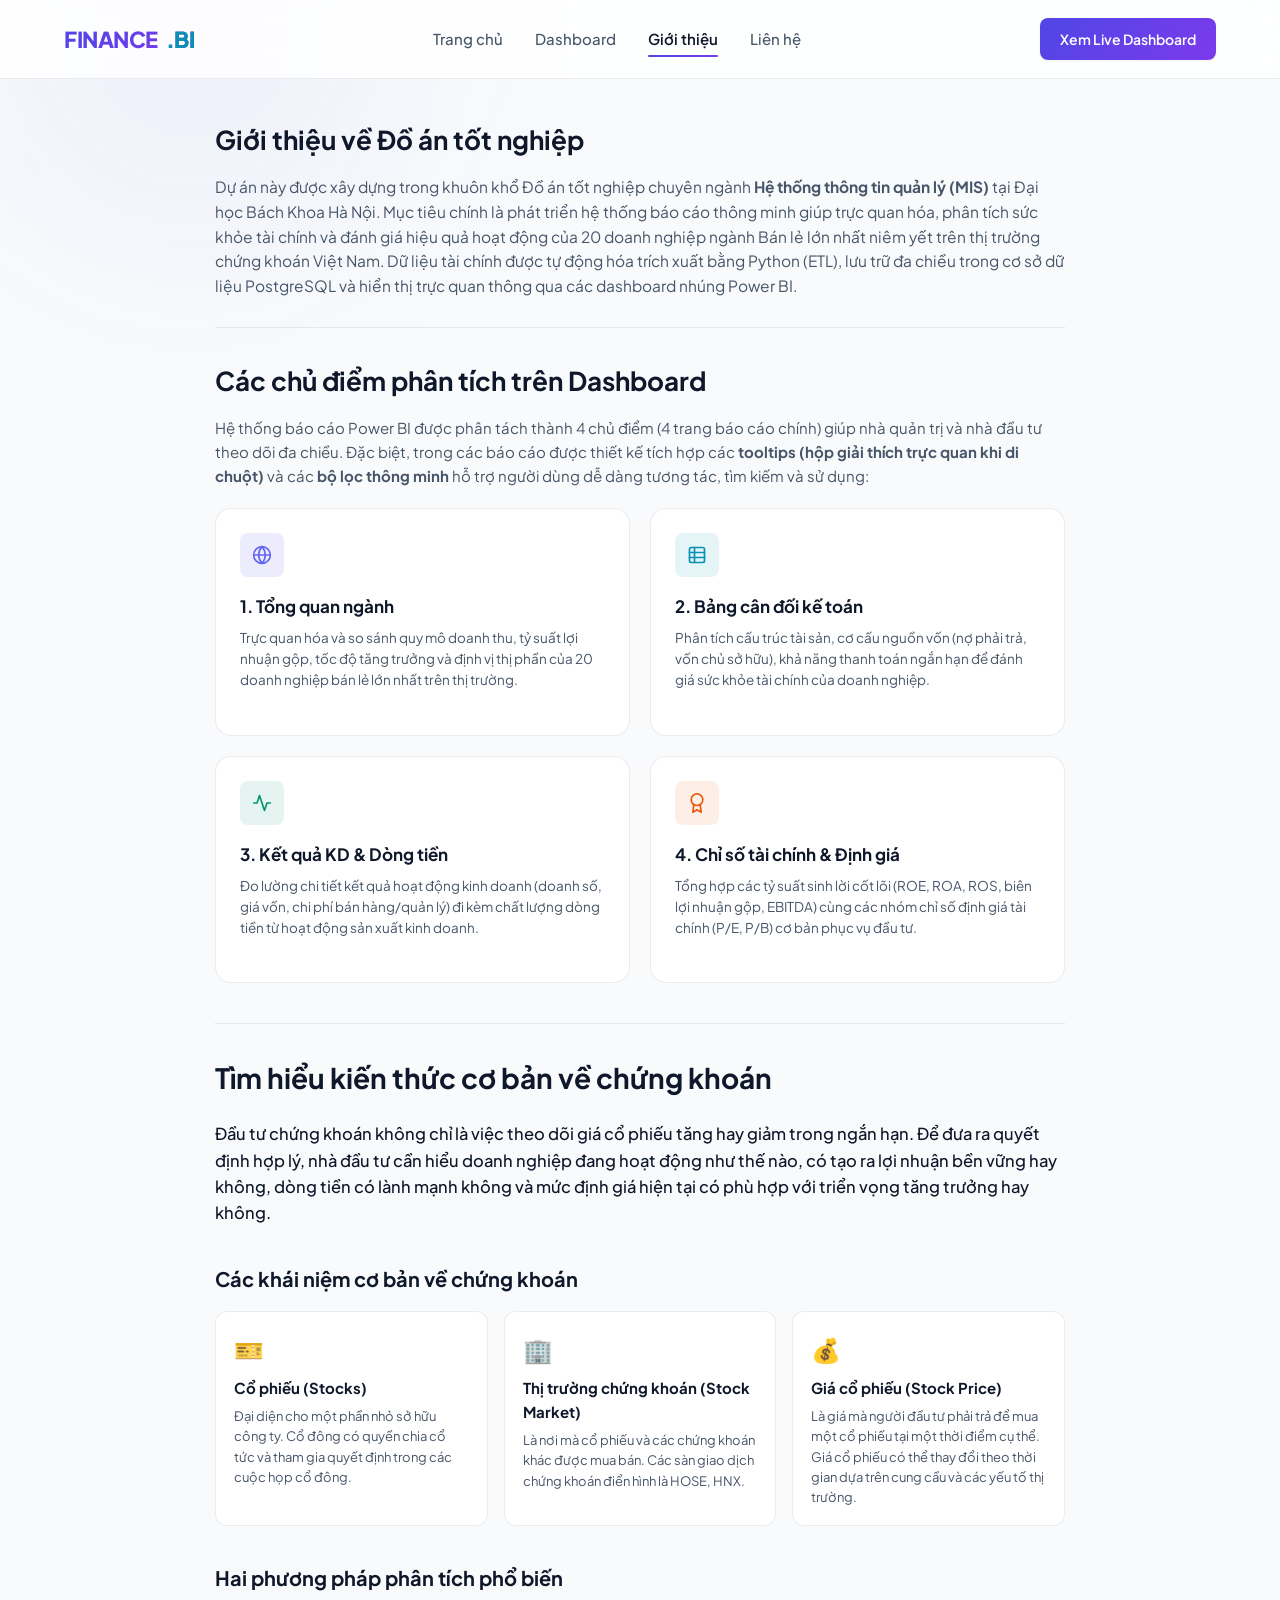
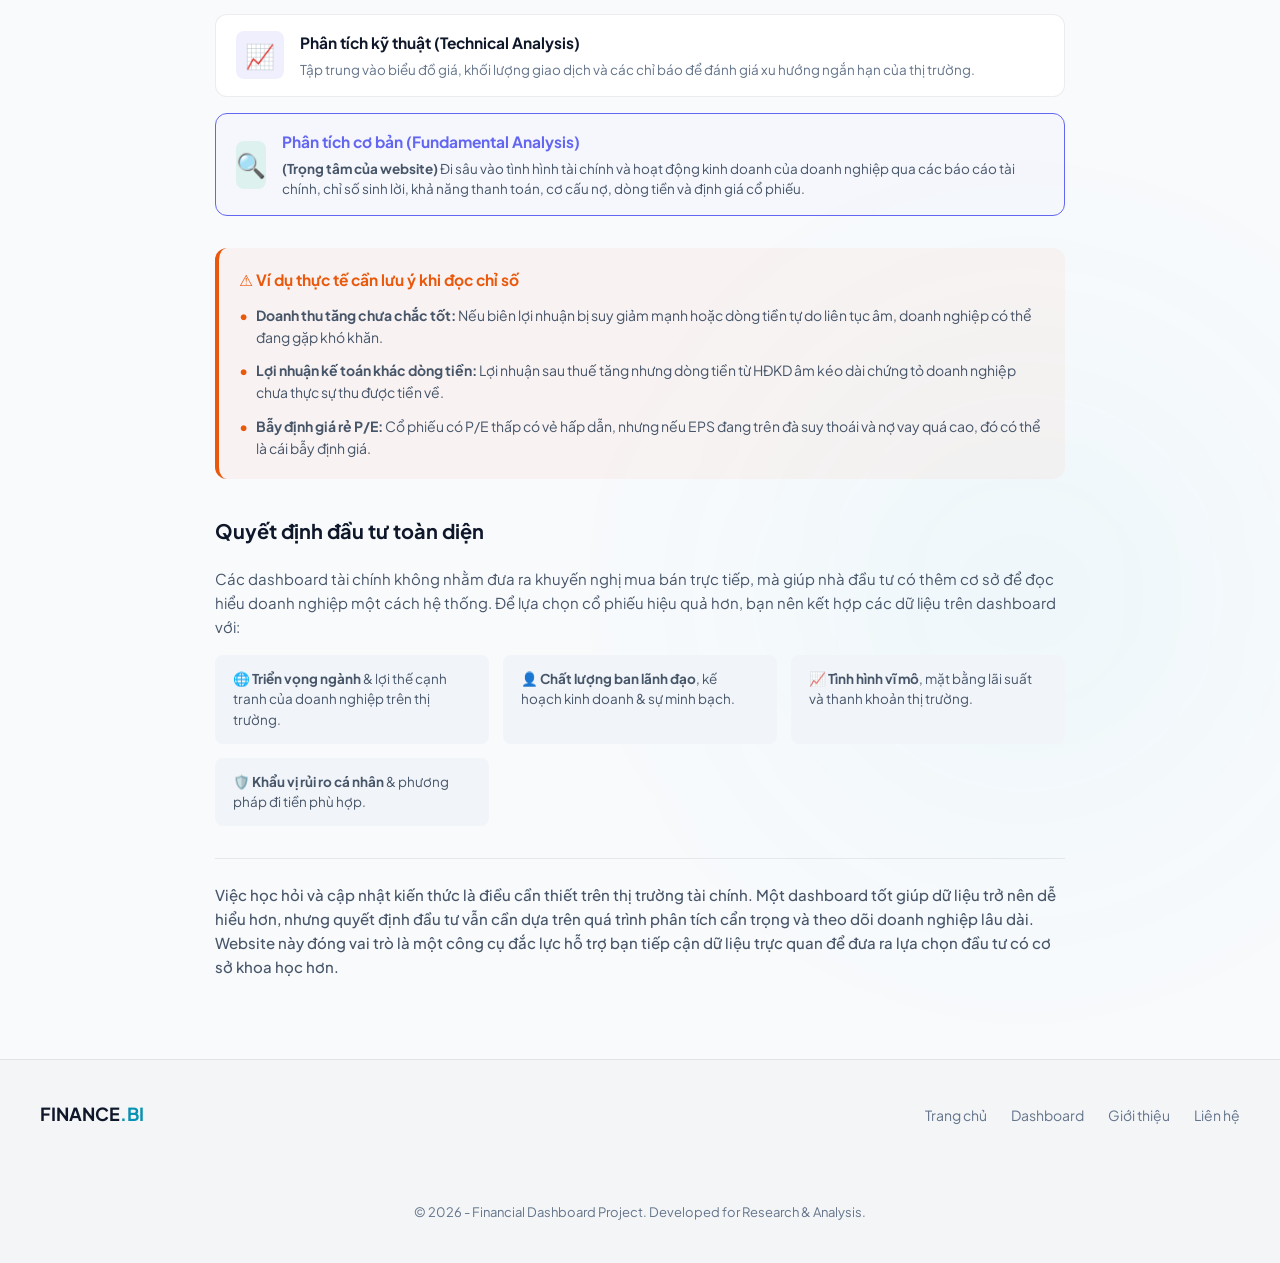
==== about.html @ 3a7b28c4 "Remove features section from homepage and reorder sections in About page" ====
<!DOCTYPE html>
<html lang="vi">
<head>
    <meta charset="UTF-8">
    <meta name="viewport" content="width=device-width, initial-scale=1.0">
    <title>Giới thiệu dự án | FINANCE.BI</title>
    <link rel="stylesheet" href="style.css?v=2">
</head>
<body>

<!-- Background Aesthetic Blobs -->
<div class="bg-glow-1"></div>
<div class="bg-glow-2"></div>

<!-- HEADER & NAVBAR -->
<header>
    <div class="navbar">
        <a href="index.html" class="nav-logo">FINANCE<span>.BI</span></a>
        <div class="nav-links">
            <a href="index.html">Trang chủ</a>
            <a href="dashboard.html">Dashboard</a>
            <a href="about.html" class="active">Giới thiệu</a>
            <a href="contact.html">Liên hệ</a>
        </div>
        <a href="dashboard.html" class="nav-btn">Xem Live Dashboard</a>
    </div>
</header>

<!-- MAIN CONTENT CONTAINER -->
    <div class="about-content" style="max-width: 850px; margin: 40px auto 0;">
        <!-- Graduation Project Intro Section -->
        <div style="border-bottom: 1px solid var(--border); padding-bottom: 28px; margin-bottom: 32px;">
            <h2 style="font-size: 26px; font-weight: 700; margin-bottom: 14px; color: var(--text-primary);">Giới thiệu về Đồ án tốt nghiệp</h2>
            <p style="font-size: 15.5px; color: var(--text-secondary); line-height: 1.6; margin-bottom: 0;">
                Dự án này được xây dựng trong khuôn khổ Đồ án tốt nghiệp chuyên ngành <strong>Hệ thống thông tin quản lý (MIS)</strong> tại Đại học Bách Khoa Hà Nội. Mục tiêu chính là phát triển hệ thống báo cáo thông minh giúp trực quan hóa, phân tích sức khỏe tài chính và đánh giá hiệu quả hoạt động của 20 doanh nghiệp ngành Bán lẻ lớn nhất niêm yết trên thị trường chứng khoán Việt Nam. Dữ liệu tài chính được tự động hóa trích xuất bằng Python (ETL), lưu trữ đa chiều trong cơ sở dữ liệu PostgreSQL và hiển thị trực quan thông qua các dashboard nhúng Power BI.
            </p>
        </div>

        <!-- Các chủ điểm phân tích Section (Dashboard Core Pages) -->
        <div style="border-bottom: 1px solid var(--border); padding-bottom: 28px; margin-bottom: 32px;">
            <h2 style="font-size: 26px; font-weight: 700; margin-bottom: 14px; color: var(--text-primary);">Các chủ điểm phân tích trên Dashboard</h2>
            <p style="font-size: 15px; color: var(--text-secondary); margin-bottom: 20px; line-height: 1.6;">
                Hệ thống báo cáo Power BI được phân tách thành 4 chủ điểm (4 trang báo cáo chính) giúp nhà quản trị và nhà đầu tư theo dõi đa chiều. Đặc biệt, trong các báo cáo được thiết kế tích hợp các <strong>tooltips (hộp giải thích trực quan khi di chuột)</strong> và các <strong>bộ lọc thông minh</strong> hỗ trợ người dùng dễ dàng tương tác, tìm kiếm và sử dụng:
            </p>

            <div class="grid" style="display: grid; grid-template-columns: repeat(auto-fit, minmax(380px, 1fr)); gap: 20px; margin-bottom: 12px;">
                <!-- Page 1 -->
                <div class="card" style="background: var(--bg-surface); border: 1px solid var(--border); padding: 24px; border-radius: var(--radius-lg); position: relative; overflow: hidden; transition: var(--transition);">
                    <div class="card-icon" style="color: var(--primary-light); background: rgba(79, 70, 229, 0.1); width: 44px; height: 44px; border-radius: var(--radius-sm); display: flex; align-items: center; justify-content: center; font-size: 20px; margin-bottom: 16px;">
                        <svg xmlns="http://www.w3.org/2000/svg" width="20" height="20" viewBox="0 0 24 24" fill="none" stroke="currentColor" stroke-width="2" stroke-linecap="round" stroke-linejoin="round"><circle cx="12" cy="12" r="10"></circle><line x1="2" y1="12" x2="22" y2="12"></line><path d="M12 2a15.3 15.3 0 0 1 4 10 15.3 15.3 0 0 1-4 10 15.3 15.3 0 0 1-4-10 15.3 15.3 0 0 1 4-10z"></path></svg>
                    </div>
                    <h3 style="font-size: 17px; font-weight: 700; margin-bottom: 8px; color: var(--text-primary);">1. Tổng quan ngành</h3>
                    <p style="font-size: 13.5px; color: var(--text-secondary); line-height: 1.55;">Trực quan hóa và so sánh quy mô doanh thu, tỷ suất lợi nhuận gộp, tốc độ tăng trưởng và định vị thị phần của 20 doanh nghiệp bán lẻ lớn nhất trên thị trường.</p>
                </div>

                <!-- Page 2 -->
                <div class="card" style="background: var(--bg-surface); border: 1px solid var(--border); padding: 24px; border-radius: var(--radius-lg); position: relative; overflow: hidden; transition: var(--transition);">
                    <div class="card-icon" style="color: var(--secondary); background: rgba(8, 145, 178, 0.1); width: 44px; height: 44px; border-radius: var(--radius-sm); display: flex; align-items: center; justify-content: center; font-size: 20px; margin-bottom: 16px;">
                        <svg xmlns="http://www.w3.org/2000/svg" width="20" height="20" viewBox="0 0 24 24" fill="none" stroke="currentColor" stroke-width="2" stroke-linecap="round" stroke-linejoin="round"><rect x="3" y="3" width="18" height="18" rx="2" ry="2"></rect><line x1="9" y1="3" x2="9" y2="21"></line><line x1="3" y1="9" x2="21" y2="9"></line><line x1="3" y1="15" x2="21" y2="15"></line></svg>
                    </div>
                    <h3 style="font-size: 17px; font-weight: 700; margin-bottom: 8px; color: var(--text-primary);">2. Bảng cân đối kế toán</h3>
                    <p style="font-size: 13.5px; color: var(--text-secondary); line-height: 1.55;">Phân tích cấu trúc tài sản, cơ cấu nguồn vốn (nợ phải trả, vốn chủ sở hữu), khả năng thanh toán ngắn hạn để đánh giá sức khỏe tài chính của doanh nghiệp.</p>
                </div>

                <!-- Page 3 -->
                <div class="card" style="background: var(--bg-surface); border: 1px solid var(--border); padding: 24px; border-radius: var(--radius-lg); position: relative; overflow: hidden; transition: var(--transition);">
                    <div class="card-icon" style="color: var(--accent); background: rgba(5, 150, 105, 0.1); width: 44px; height: 44px; border-radius: var(--radius-sm); display: flex; align-items: center; justify-content: center; font-size: 20px; margin-bottom: 16px;">
                        <svg xmlns="http://www.w3.org/2000/svg" width="20" height="20" viewBox="0 0 24 24" fill="none" stroke="currentColor" stroke-width="2" stroke-linecap="round" stroke-linejoin="round"><polyline points="22 12 18 12 15 21 9 3 6 12 2 12"></polyline></svg>
                    </div>
                    <h3 style="font-size: 17px; font-weight: 700; margin-bottom: 8px; color: var(--text-primary);">3. Kết quả KD & Dòng tiền</h3>
                    <p style="font-size: 13.5px; color: var(--text-secondary); line-height: 1.55;">Đo lường chi tiết kết quả hoạt động kinh doanh (doanh số, giá vốn, chi phí bán hàng/quản lý) đi kèm chất lượng dòng tiền từ hoạt động sản xuất kinh doanh.</p>
                </div>

                <!-- Page 4 -->
                <div class="card" style="background: var(--bg-surface); border: 1px solid var(--border); padding: 24px; border-radius: var(--radius-lg); position: relative; overflow: hidden; transition: var(--transition);">
                    <div class="card-icon" style="color: #ea580c; background: rgba(234, 88, 12, 0.1); width: 44px; height: 44px; border-radius: var(--radius-sm); display: flex; align-items: center; justify-content: center; font-size: 20px; margin-bottom: 16px;">
                        <svg xmlns="http://www.w3.org/2000/svg" width="20" height="20" viewBox="0 0 24 24" fill="none" stroke="currentColor" stroke-width="2" stroke-linecap="round" stroke-linejoin="round"><circle cx="12" cy="8" r="7"></circle><polyline points="8.21 13.89 7 23 12 20 17 23 15.79 13.88"></polyline></svg>
                    </div>
                    <h3 style="font-size: 17px; font-weight: 700; margin-bottom: 8px; color: var(--text-primary);">4. Chỉ số tài chính & Định giá</h3>
                    <p style="font-size: 13.5px; color: var(--text-secondary); line-height: 1.55;">Tổng hợp các tỷ suất sinh lời cốt lõi (ROE, ROA, ROS, biên lợi nhuận gộp, EBITDA) cùng các nhóm chỉ số định giá tài chính (P/E, P/B) cơ bản phục vụ đầu tư.</p>
                </div>
            </div>
        </div>

        <!-- Tìm hiểu kiến thức cơ bản về chứng khoán Section -->
        <h2>Tìm hiểu kiến thức cơ bản về chứng khoán</h2>
        
        <p style="font-weight: 500; color: var(--text-primary); font-size: 16.5px; margin-bottom: 20px; line-height: 1.6;">
            Đầu tư chứng khoán không chỉ là việc theo dõi giá cổ phiếu tăng hay giảm trong ngắn hạn. Để đưa ra quyết định hợp lý, nhà đầu tư cần hiểu doanh nghiệp đang hoạt động như thế nào, có tạo ra lợi nhuận bền vững hay không, dòng tiền có lành mạnh không và mức định giá hiện tại có phù hợp với triển vọng tăng trưởng hay không.
        </p>

        <h3 class="tech-stack-title" style="margin-top: 36px; margin-bottom: 16px;">Các khái niệm cơ bản về chứng khoán</h3>
        <div style="display: grid; grid-template-columns: repeat(auto-fit, minmax(220px, 1fr)); gap: 16px; margin-bottom: 32px;">
            <div style="background: var(--bg-surface); border: 1px solid var(--border); padding: 18px; border-radius: var(--radius-md); transition: var(--transition);">
                <span style="font-size: 24px; margin-bottom: 8px; display: block;">🎫</span>
                <strong style="display: block; font-size: 15px; margin-bottom: 6px; color: var(--text-primary);">Cổ phiếu (Stocks)</strong>
                <span style="font-size: 13px; color: var(--text-secondary); line-height: 1.55; display: block;">Đại diện cho một phần nhỏ sở hữu công ty. Cổ đông có quyền chia cổ tức và tham gia quyết định trong các cuộc họp cổ đông.</span>
            </div>
            <div style="background: var(--bg-surface); border: 1px solid var(--border); padding: 18px; border-radius: var(--radius-md); transition: var(--transition);">
                <span style="font-size: 24px; margin-bottom: 8px; display: block;">🏢</span>
                <strong style="display: block; font-size: 15px; margin-bottom: 6px; color: var(--text-primary);">Thị trường chứng khoán (Stock Market)</strong>
                <span style="font-size: 13px; color: var(--text-secondary); line-height: 1.55; display: block;">Là nơi mà cổ phiếu và các chứng khoán khác được mua bán. Các sàn giao dịch chứng khoán điển hình là HOSE, HNX.</span>
            </div>
            <div style="background: var(--bg-surface); border: 1px solid var(--border); padding: 18px; border-radius: var(--radius-md); transition: var(--transition);">
                <span style="font-size: 24px; margin-bottom: 8px; display: block;">💰</span>
                <strong style="display: block; font-size: 15px; margin-bottom: 6px; color: var(--text-primary);">Giá cổ phiếu (Stock Price)</strong>
                <span style="font-size: 13px; color: var(--text-secondary); line-height: 1.55; display: block;">Là giá mà người đầu tư phải trả để mua một cổ phiếu tại một thời điểm cụ thể. Giá cổ phiếu có thể thay đổi theo thời gian dựa trên cung cầu và các yếu tố thị trường.</span>
            </div>
        </div>

        <h3 class="tech-stack-title">Hai phương pháp phân tích phổ biến</h3>
        <div class="tech-list" style="margin-bottom: 32px;">
            <div class="tech-item">
                <div class="tech-icon" style="color: #6366f1; background: rgba(99, 102, 241, 0.1);">📈</div>
                <div class="tech-info">
                    <h4 style="font-size: 15.5px; color: var(--text-primary); font-weight: 700; margin-bottom: 4px;">Phân tích kỹ thuật (Technical Analysis)</h4>
                    <p style="font-size: 13.5px; color: var(--text-muted); line-height: 1.5;">Tập trung vào biểu đồ giá, khối lượng giao dịch và các chỉ báo để đánh giá xu hướng ngắn hạn của thị trường.</p>
                </div>
            </div>

            <div class="tech-item" style="border-color: var(--primary-light); background: rgba(99, 102, 241, 0.02);">
                <div class="tech-icon" style="color: #10b981; background: rgba(16, 185, 129, 0.1);">🔍</div>
                <div class="tech-info">
                    <h4 style="font-size: 15.5px; color: var(--primary-light); font-weight: 700; margin-bottom: 4px;">Phân tích cơ bản (Fundamental Analysis)</h4>
                    <p style="font-size: 13.5px; color: var(--text-secondary); line-height: 1.5;"><strong>(Trọng tâm của website)</strong> Đi sâu vào tình hình tài chính và hoạt động kinh doanh của doanh nghiệp qua các báo cáo tài chính, chỉ số sinh lời, khả năng thanh toán, cơ cấu nợ, dòng tiền và định giá cổ phiếu.</p>
                </div>
            </div>
        </div>


        <div style="background: rgba(234, 88, 12, 0.04); border-left: 4px solid #ea580c; padding: 20px; border-radius: var(--radius-md); margin: 32px 0;">
            <h4 style="color: #ea580c; display: flex; align-items: center; gap: 8px; font-weight: 700; margin-bottom: 12px; font-size: 15.5px; margin-top: 0;">
                ⚠️ Ví dụ thực tế cần lưu ý khi đọc chỉ số
            </h4>
            <ul style="list-style-type: none; padding-left: 0; display: flex; flex-direction: column; gap: 12px; font-size: 14px; margin: 0; color: var(--text-secondary); line-height: 1.55;">
                <li style="display: flex; gap: 8px; align-items: flex-start;">
                    <span style="color: #ea580c; font-weight: bold;">•</span>
                    <span><strong>Doanh thu tăng chưa chắc tốt:</strong> Nếu biên lợi nhuận bị suy giảm mạnh hoặc dòng tiền tự do liên tục âm, doanh nghiệp có thể đang gặp khó khăn.</span>
                </li>
                <li style="display: flex; gap: 8px; align-items: flex-start;">
                    <span style="color: #ea580c; font-weight: bold;">•</span>
                    <span><strong>Lợi nhuận kế toán khác dòng tiền:</strong> Lợi nhuận sau thuế tăng nhưng dòng tiền từ HĐKD âm kéo dài chứng tỏ doanh nghiệp chưa thực sự thu được tiền về.</span>
                </li>
                <li style="display: flex; gap: 8px; align-items: flex-start;">
                    <span style="color: #ea580c; font-weight: bold;">•</span>
                    <span><strong>Bẫy định giá rẻ P/E:</strong> Cổ phiếu có P/E thấp có vẻ hấp dẫn, nhưng nếu EPS đang trên đà suy thoái và nợ vay quá cao, đó có thể là cái bẫy định giá.</span>
                </li>
            </ul>
        </div>

        <h3 class="tech-stack-title" style="margin-top: 36px;">Quyết định đầu tư toàn diện</h3>
        <p style="font-size: 15px; margin-bottom: 16px; line-height: 1.6;">
            Các dashboard tài chính không nhằm đưa ra khuyến nghị mua bán trực tiếp, mà giúp nhà đầu tư có thêm cơ sở để đọc hiểu doanh nghiệp một cách hệ thống. Để lựa chọn cổ phiếu hiệu quả hơn, bạn nên kết hợp các dữ liệu trên dashboard với:
        </p>
        
        <div style="display: grid; grid-template-columns: repeat(auto-fit, minmax(220px, 1fr)); gap: 14px; margin-bottom: 28px;">
            <div style="background: var(--bg-surface-card); padding: 14px 18px; border-radius: var(--radius-sm); font-size: 13.5px; line-height: 1.5; color: var(--text-secondary);">
                🌐 <strong>Triển vọng ngành</strong> & lợi thế cạnh tranh của doanh nghiệp trên thị trường.
            </div>
            <div style="background: var(--bg-surface-card); padding: 14px 18px; border-radius: var(--radius-sm); font-size: 13.5px; line-height: 1.5; color: var(--text-secondary);">
                👤 <strong>Chất lượng ban lãnh đạo</strong>, kế hoạch kinh doanh & sự minh bạch.
            </div>
            <div style="background: var(--bg-surface-card); padding: 14px 18px; border-radius: var(--radius-sm); font-size: 13.5px; line-height: 1.5; color: var(--text-secondary);">
                📈 <strong>Tình hình vĩ mô</strong>, mặt bằng lãi suất và thanh khoản thị trường.
            </div>
            <div style="background: var(--bg-surface-card); padding: 14px 18px; border-radius: var(--radius-sm); font-size: 13.5px; line-height: 1.5; color: var(--text-secondary);">
                🛡️ <strong>Khẩu vị rủi ro cá nhân</strong> & phương pháp đi tiền phù hợp.
            </div>
        </div>
        
        <p style="font-weight: 500; font-size: 15px; color: var(--text-secondary); border-top: 1px solid var(--border); padding-top: 24px; margin-top: 32px; line-height: 1.6;">
            Việc học hỏi và cập nhật kiến thức là điều cần thiết trên thị trường tài chính. Một dashboard tốt giúp dữ liệu trở nên dễ hiểu hơn, nhưng quyết định đầu tư vẫn cần dựa trên quá trình phân tích cẩn trọng và theo dõi doanh nghiệp lâu dài. Website này đóng vai trò là một công cụ đắc lực hỗ trợ bạn tiếp cận dữ liệu trực quan để đưa ra lựa chọn đầu tư có cơ sở khoa học hơn.
        </p>
    </div>
</div>

<!-- FOOTER -->
<footer>
    <div class="footer-content">
        <div class="footer-brand">FINANCE<span>.BI</span></div>
        <div class="footer-nav">
            <a href="index.html">Trang chủ</a>
            <a href="dashboard.html">Dashboard</a>
            <a href="about.html">Giới thiệu</a>
            <a href="contact.html">Liên hệ</a>
        </div>
        <div class="footer-copyright">
            <p>© 2026 - Financial Dashboard Project. Developed for Research & Analysis.</p>
        </div>
    </div>
</footer>

</body>
</html>
---- style.css ----
@import url('https://fonts.googleapis.com/css2?family=Plus+Jakarta+Sans:wght@300;400;500;600;700;800&display=swap');

:root {
    --bg-main: #f8fafc;
    --bg-surface: #ffffff;
    --bg-surface-card: #f1f5f9;
    --bg-surface-hover: #e2e8f0;
    --primary: #4f46e5;
    --primary-light: #6366f1;
    --primary-gradient: linear-gradient(135deg, #4f46e5 0%, #7c3aed 100%);
    --secondary: #0891b2;
    --secondary-gradient: linear-gradient(135deg, #0891b2 0%, #2563eb 100%);
    --accent: #059669;
    --text-primary: #0f172a;
    --text-secondary: #475569;
    --text-muted: #64748b;
    --border: rgba(15, 23, 42, 0.08);
    --border-hover: rgba(15, 23, 42, 0.16);
    --shadow-sm: 0 1px 3px 0 rgba(0, 0, 0, 0.05), 0 1px 2px -1px rgba(0, 0, 0, 0.05);
    --shadow-md: 0 4px 6px -1px rgba(0, 0, 0, 0.05), 0 2px 4px -2px rgba(0, 0, 0, 0.05);
    --shadow-lg: 0 10px 25px -5px rgba(15, 23, 42, 0.08), 0 8px 10px -6px rgba(15, 23, 42, 0.08);
    --shadow-glow: 0 0 20px rgba(79, 70, 229, 0.12);
    --font: 'Plus Jakarta Sans', system-ui, -apple-system, sans-serif;
    --radius-sm: 8px;
    --radius-md: 12px;
    --radius-lg: 16px;
    --radius-xl: 24px;
    --transition: all 0.3s cubic-bezier(0.4, 0, 0.2, 1);
}

/* Global Reset */
* {
    box-sizing: border-box;
    margin: 0;
    padding: 0;
}

body {
    font-family: var(--font);
    background: var(--bg-main);
    color: var(--text-primary);
    line-height: 1.6;
    overflow-x: hidden;
    position: relative;
}

/* Background Blobs for Visual Aesthetics */
.bg-glow-1 {
    position: absolute;
    top: -10%;
    left: -10%;
    width: 50vw;
    height: 50vw;
    background: radial-gradient(circle, rgba(79, 70, 229, 0.07) 0%, rgba(255, 255, 255, 0) 70%);
    filter: blur(80px);
    z-index: -1;
    pointer-events: none;
}

.bg-glow-2 {
    position: absolute;
    bottom: 10%;
    right: -10%;
    width: 60vw;
    height: 60vw;
    background: radial-gradient(circle, rgba(6, 182, 212, 0.05) 0%, rgba(255, 255, 255, 0) 70%);
    filter: blur(100px);
    z-index: -1;
    pointer-events: none;
}

/* Scrollbar Customization */
::-webkit-scrollbar {
    width: 8px;
    height: 8px;
}
::-webkit-scrollbar-track {
    background: var(--bg-main);
}
::-webkit-scrollbar-thumb {
    background: var(--bg-surface-card);
    border-radius: 4px;
}
::-webkit-scrollbar-thumb:hover {
    background: var(--bg-surface-hover);
}

/* Header & Navbar */
header {
    position: sticky;
    top: 0;
    z-index: 100;
    backdrop-filter: blur(16px);
    -webkit-backdrop-filter: blur(16px);
    background: rgba(255, 255, 255, 0.85);
    border-bottom: 1px solid var(--border);
    transition: var(--transition);
}

.navbar {
    max-width: 1200px;
    margin: 0 auto;
    padding: 18px 24px;
    display: flex;
    justify-content: space-between;
    align-items: center;
}

.nav-logo {
    font-size: 22px;
    font-weight: 800;
    background: var(--primary-gradient);
    -webkit-background-clip: text;
    -webkit-text-fill-color: transparent;
    text-decoration: none;
    display: flex;
    align-items: center;
    gap: 8px;
    letter-spacing: -0.5px;
}

.nav-logo span {
    color: var(--secondary);
    -webkit-text-fill-color: initial;
    background: none;
}

.nav-links {
    display: flex;
    gap: 32px;
    align-items: center;
}

.nav-links a {
    color: var(--text-secondary);
    text-decoration: none;
    font-weight: 500;
    font-size: 15px;
    transition: var(--transition);
    position: relative;
    padding: 6px 0;
}

.nav-links a::after {
    content: '';
    position: absolute;
    bottom: 0;
    left: 0;
    width: 0;
    height: 2px;
    background: var(--primary-gradient);
    transition: var(--transition);
    border-radius: 2px;
}

.nav-links a:hover {
    color: var(--text-primary);
}

.nav-links a:hover::after {
    width: 100%;
}

.nav-links a.active {
    color: var(--text-primary);
    font-weight: 600;
}

.nav-links a.active::after {
    width: 100%;
    background: var(--primary-gradient);
}

.nav-btn {
    background: var(--primary-gradient);
    color: white;
    padding: 10px 20px;
    border-radius: var(--radius-sm);
    font-weight: 600;
    text-decoration: none;
    font-size: 14px;
    transition: var(--transition);
    box-shadow: var(--shadow-sm);
    border: none;
    cursor: pointer;
}

.nav-btn:hover {
    box-shadow: var(--shadow-glow);
    transform: translateY(-2px);
    opacity: 0.95;
}

/* Container */
.container {
    max-width: 1200px;
    margin: 0 auto;
    padding: 60px 24px;
}

/* Hero Section */
.hero {
    text-align: center;
    padding: 120px 24px 80px;
    max-width: 800px;
    margin: 0 auto;
    position: relative;
}

.hero h1 {
    font-size: 56px;
    font-weight: 800;
    line-height: 1.15;
    margin-bottom: 24px;
    letter-spacing: -1.5px;
    background: linear-gradient(to right, #0f172a, #334155);
    -webkit-background-clip: text;
    -webkit-text-fill-color: transparent;
}

.hero h1 span {
    background: var(--primary-gradient);
    -webkit-background-clip: text;
    -webkit-text-fill-color: transparent;
}

.hero p {
    font-size: 18px;
    color: var(--text-secondary);
    margin-bottom: 40px;
    max-width: 600px;
    margin-left: auto;
    margin-right: auto;
    font-weight: 400;
}

.hero-actions {
    display: flex;
    justify-content: center;
    gap: 16px;
}

.btn {
    display: inline-flex;
    align-items: center;
    justify-content: center;
    padding: 14px 28px;
    font-size: 16px;
    font-weight: 600;
    border-radius: var(--radius-md);
    text-decoration: none;
    transition: var(--transition);
    cursor: pointer;
}

.btn-primary {
    background: var(--primary-gradient);
    color: white;
    box-shadow: var(--shadow-glow);
}

.btn-primary:hover {
    transform: translateY(-2px);
    box-shadow: 0 0 30px rgba(79, 70, 229, 0.4);
}

.btn-secondary {
    background: var(--bg-surface-card);
    color: var(--text-primary);
    border: 1px solid var(--border);
}

.btn-secondary:hover {
    background: var(--bg-surface-hover);
    border-color: var(--border-hover);
    transform: translateY(-2px);
}

/* Quick Stats Section */
.stats-bar {
    display: grid;
    grid-template-columns: repeat(auto-fit, minmax(220px, 1fr));
    gap: 24px;
    margin: 40px 0 80px;
}

.stat-card {
    background: var(--bg-surface);
    border: 1px solid var(--border);
    border-radius: var(--radius-md);
    padding: 24px;
    text-align: left;
    transition: var(--transition);
}

.stat-card:hover {
    border-color: var(--primary-light);
    transform: translateY(-4px);
    background: var(--bg-surface-hover);
}

.stat-label {
    font-size: 14px;
    color: var(--text-secondary);
    margin-bottom: 8px;
    text-transform: uppercase;
    letter-spacing: 0.5px;
}

.stat-value {
    font-size: 28px;
    font-weight: 700;
    color: var(--text-primary);
    margin-bottom: 4px;
}

.stat-desc {
    font-size: 13px;
    color: var(--accent);
    display: flex;
    align-items: center;
    gap: 4px;
}

.stat-desc.negative {
    color: #ef4444;
}

/* Feature Cards Grid */
.section-title {
    font-size: 32px;
    font-weight: 700;
    margin-bottom: 12px;
    text-align: center;
    letter-spacing: -0.5px;
}

.section-subtitle {
    text-align: center;
    color: var(--text-secondary);
    margin-bottom: 48px;
    font-size: 16px;
}

.grid {
    display: grid;
    grid-template-columns: repeat(auto-fit, minmax(320px, 1fr));
    gap: 30px;
}

.card {
    background: var(--bg-surface);
    border: 1px solid var(--border);
    border-radius: var(--radius-lg);
    padding: 36px;
    position: relative;
    overflow: hidden;
    transition: var(--transition);
}

.card::before {
    content: '';
    position: absolute;
    top: 0;
    left: 0;
    width: 100%;
    height: 4px;
    background: var(--primary-gradient);
    opacity: 0;
    transition: var(--transition);
}

.card:hover {
    transform: translateY(-8px);
    border-color: var(--border-hover);
    box-shadow: var(--shadow-lg);
    background: var(--bg-surface-card);
}

.card:hover::before {
    opacity: 1;
}

.card-icon {
    width: 54px;
    height: 54px;
    border-radius: var(--radius-md);
    background: rgba(79, 70, 229, 0.1);
    display: flex;
    align-items: center;
    justify-content: center;
    margin-bottom: 24px;
    color: var(--primary-light);
    font-size: 24px;
    transition: var(--transition);
}

.card:hover .card-icon {
    background: var(--primary-gradient);
    color: white;
}

.card h3 {
    font-size: 20px;
    font-weight: 600;
    margin-bottom: 12px;
    color: var(--text-primary);
}

.card p {
    color: var(--text-secondary);
    font-size: 15px;
    line-height: 1.6;
}

/* Dashboard Page Specific Styles */
.dashboard-header {
    display: flex;
    justify-content: space-between;
    align-items: center;
    margin-bottom: 32px;
    flex-wrap: wrap;
    gap: 16px;
}

.dashboard-title h1 {
    font-size: 32px;
    font-weight: 800;
    letter-spacing: -0.5px;
    margin-bottom: 6px;
}

.dashboard-title p {
    color: var(--text-secondary);
    font-size: 14px;
}

.status-badge {
    display: inline-flex;
    align-items: center;
    gap: 8px;
    background: rgba(16, 185, 129, 0.1);
    color: var(--accent);
    padding: 6px 14px;
    border-radius: 50px;
    font-size: 13px;
    font-weight: 600;
    border: 1px solid rgba(16, 185, 129, 0.2);
}

.status-badge .dot {
    width: 8px;
    height: 8px;
    border-radius: 50%;
    background: var(--accent);
    box-shadow: 0 0 10px var(--accent);
    animation: pulse 2s infinite;
}

@keyframes pulse {
    0% { transform: scale(0.95); box-shadow: 0 0 0 0 rgba(16, 185, 129, 0.7); }
    70% { transform: scale(1); box-shadow: 0 0 0 6px rgba(16, 185, 129, 0); }
    100% { transform: scale(0.95); box-shadow: 0 0 0 0 rgba(16, 185, 129, 0); }
}

.powerbi-card {
    background: var(--bg-surface);
    border: 1px solid var(--border);
    border-radius: var(--radius-xl);
    padding: 20px;
    box-shadow: var(--shadow-lg);
    margin-bottom: 32px;
    overflow: hidden;
}

.powerbi-meta {
    display: flex;
    justify-content: space-between;
    padding: 12px 16px 20px;
    border-bottom: 1px solid var(--border);
    margin-bottom: 20px;
    font-size: 13px;
    color: var(--text-secondary);
}

.meta-item {
    display: flex;
    align-items: center;
    gap: 8px;
}

.meta-item svg {
    color: var(--primary-light);
}

.powerbi-wrapper {
    width: 100%;
    aspect-ratio: 16 / 9;
    max-height: 75vh;
    border-radius: var(--radius-md);
    overflow: hidden;
    border: 1px solid var(--border);
    background: #000;
    box-shadow: inset 0 0 20px rgba(0, 0, 0, 0.6);
}

.powerbi-wrapper iframe {
    width: 100%;
    height: 100%;
    border: none;
}

/* About Page Specific Styles */
.about-grid {
    display: grid;
    grid-template-columns: 1.2fr 0.8fr;
    gap: 48px;
    margin-top: 40px;
    align-items: start;
}

@media (max-width: 900px) {
    .about-grid {
        grid-template-columns: 1fr;
        gap: 36px;
    }
}

.about-content h2 {
    font-size: 28px;
    font-weight: 700;
    margin-bottom: 20px;
}

.about-content p {
    color: var(--text-secondary);
    margin-bottom: 20px;
    font-size: 16px;
    line-height: 1.7;
}

.tech-stack-title {
    font-size: 20px;
    font-weight: 700;
    margin-top: 36px;
    margin-bottom: 20px;
}

.tech-list {
    display: flex;
    flex-direction: column;
    gap: 16px;
}

.tech-item {
    display: flex;
    align-items: center;
    gap: 16px;
    background: var(--bg-surface);
    padding: 16px 20px;
    border-radius: var(--radius-md);
    border: 1px solid var(--border);
    transition: var(--transition);
}

.tech-item:hover {
    background: var(--bg-surface-hover);
    border-color: var(--border-hover);
    transform: translateX(4px);
}

.tech-icon {
    font-size: 24px;
    width: 48px;
    height: 48px;
    background: rgba(15, 23, 42, 0.05);
    border-radius: var(--radius-sm);
    display: flex;
    align-items: center;
    justify-content: center;
}

.tech-info h4 {
    font-size: 16px;
    font-weight: 600;
    margin-bottom: 2px;
}

.tech-info p {
    font-size: 13px;
    color: var(--text-muted);
    margin: 0;
}

.about-sidebar-card {
    background: linear-gradient(135deg, var(--bg-surface-card) 0%, var(--bg-surface) 100%);
    border: 1px solid var(--border);
    border-radius: var(--radius-lg);
    padding: 32px;
    text-align: center;
}

.profile-avatar {
    width: 96px;
    height: 96px;
    border-radius: 50%;
    margin: 0 auto 20px;
    background: var(--primary-gradient);
    display: flex;
    align-items: center;
    justify-content: center;
    font-size: 36px;
    font-weight: 700;
    color: white;
    box-shadow: var(--shadow-glow);
}

.profile-name {
    font-size: 20px;
    font-weight: 700;
    margin-bottom: 4px;
}

.profile-title {
    font-size: 14px;
    color: var(--primary-light);
    margin-bottom: 24px;
    font-weight: 500;
}

.profile-bio {
    color: var(--text-secondary);
    font-size: 14px;
    line-height: 1.6;
    margin-bottom: 24px;
}

.profile-details {
    text-align: left;
    border-top: 1px solid var(--border);
    padding-top: 24px;
}

.profile-detail-item {
    display: flex;
    justify-content: space-between;
    margin-bottom: 12px;
    font-size: 13px;
}

.profile-detail-label {
    color: var(--text-muted);
}

.profile-detail-value {
    color: var(--text-primary);
    font-weight: 500;
}

/* Contact Page Specific Styles */
.contact-layout {
    display: grid;
    grid-template-columns: 1.1fr 0.9fr;
    gap: 48px;
    margin-top: 40px;
}

@media (max-width: 900px) {
    .contact-layout {
        grid-template-columns: 1fr;
        gap: 36px;
    }
}

.contact-card {
    background: var(--bg-surface);
    border: 1px solid var(--border);
    border-radius: var(--radius-lg);
    padding: 40px;
}

.contact-card h2 {
    font-size: 24px;
    font-weight: 700;
    margin-bottom: 12px;
}

.contact-card p {
    color: var(--text-secondary);
    margin-bottom: 32px;
}

.form-group {
    margin-bottom: 24px;
}

.form-label {
    display: block;
    font-size: 14px;
    font-weight: 600;
    margin-bottom: 8px;
    color: var(--text-primary);
}

.form-control {
    width: 100%;
    background: rgba(255, 255, 255, 0.03);
    border: 1px solid var(--border);
    border-radius: var(--radius-md);
    padding: 14px 18px;
    color: var(--text-primary);
    font-family: var(--font);
    font-size: 15px;
    transition: var(--transition);
}

.form-control:focus {
    outline: none;
    border-color: var(--primary-light);
    background: rgba(255, 255, 255, 0.06);
    box-shadow: 0 0 0 3px rgba(79, 70, 229, 0.15);
}

textarea.form-control {
    resize: vertical;
    min-height: 120px;
}

.contact-info-list {
    display: flex;
    flex-direction: column;
    gap: 24px;
}

.info-item {
    background: var(--bg-surface);
    border: 1px solid var(--border);
    border-radius: var(--radius-md);
    padding: 24px;
    display: flex;
    gap: 20px;
    align-items: center;
    transition: var(--transition);
}

.info-item:hover {
    border-color: var(--border-hover);
    transform: translateY(-2px);
    background: var(--bg-surface-card);
}

.info-icon {
    width: 48px;
    height: 48px;
    border-radius: var(--radius-sm);
    background: rgba(6, 182, 212, 0.1);
    color: var(--secondary);
    font-size: 20px;
    display: flex;
    align-items: center;
    justify-content: center;
    flex-shrink: 0;
}

.info-text h4 {
    font-size: 16px;
    font-weight: 600;
    margin-bottom: 4px;
}

.info-text p {
    font-size: 14px;
    color: var(--text-secondary);
    margin: 0;
}

/* Footer Section */
footer {
    border-top: 1px solid var(--border);
    padding: 40px 24px;
    margin-top: 80px;
    background: rgba(15, 23, 42, 0.02);
}

.footer-content {
    max-width: 1200px;
    margin: 0 auto;
    display: flex;
    justify-content: space-between;
    align-items: center;
    flex-wrap: wrap;
    gap: 24px;
}

.footer-brand {
    font-weight: 700;
    font-size: 18px;
    color: var(--text-primary);
}

.footer-brand span {
    color: var(--secondary);
}

.footer-nav {
    display: flex;
    gap: 24px;
}

.footer-nav a {
    color: var(--text-muted);
    text-decoration: none;
    font-size: 14px;
    transition: var(--transition);
}

.footer-nav a:hover {
    color: var(--text-primary);
}

.footer-copyright {
    color: var(--text-muted);
    font-size: 13px;
    width: 100%;
    text-align: center;
    margin-top: 24px;
    border-top: 1px solid rgba(255, 255, 255, 0.03);
    padding-top: 24px;
}

/* Responsive adjustments */
@media (max-width: 768px) {
    .navbar {
        flex-direction: column;
        gap: 16px;
        padding: 16px;
    }
    
    .nav-links {
        gap: 20px;
    }
    
    .hero h1 {
        font-size: 40px;
    }
    
    .hero p {
        font-size: 16px;
    }
    
    .hero-actions {
        flex-direction: column;
        gap: 12px;
    }
    
    .btn {
        width: 100%;
    }
    
    .footer-content {
        flex-direction: column;
        text-align: center;
    }
}

/* Dashboard Fullscreen Layout */
body.dashboard-layout {
    display: flex;
    flex-direction: column;
    height: 100vh;
    overflow: hidden;
}

body.dashboard-layout header {
    flex-shrink: 0;
}

.dashboard-fullscreen-container {
    flex: 1;
    width: 100%;
    height: 100%;
    position: relative;
    background: #000;
}

.dashboard-fullscreen-container iframe {
    width: 100%;
    height: 100%;
    border: none;
    display: block;
}

/* Floating Fullscreen button */
.fullscreen-toggle-btn {
    position: absolute;
    bottom: 24px;
    right: 24px;
    background: rgba(255, 255, 255, 0.9);
    border: 1px solid var(--border);
    backdrop-filter: blur(8px);
    color: var(--text-primary);
    padding: 10px 16px;
    border-radius: var(--radius-md);
    cursor: pointer;
    display: flex;
    align-items: center;
    gap: 8px;
    font-size: 13px;
    font-weight: 600;
    transition: var(--transition);
    z-index: 10;
    box-shadow: var(--shadow-md);
}

.fullscreen-toggle-btn:hover {
    background: var(--primary-gradient);
    border-color: transparent;
    transform: translateY(-2px);
    box-shadow: var(--shadow-glow);
}
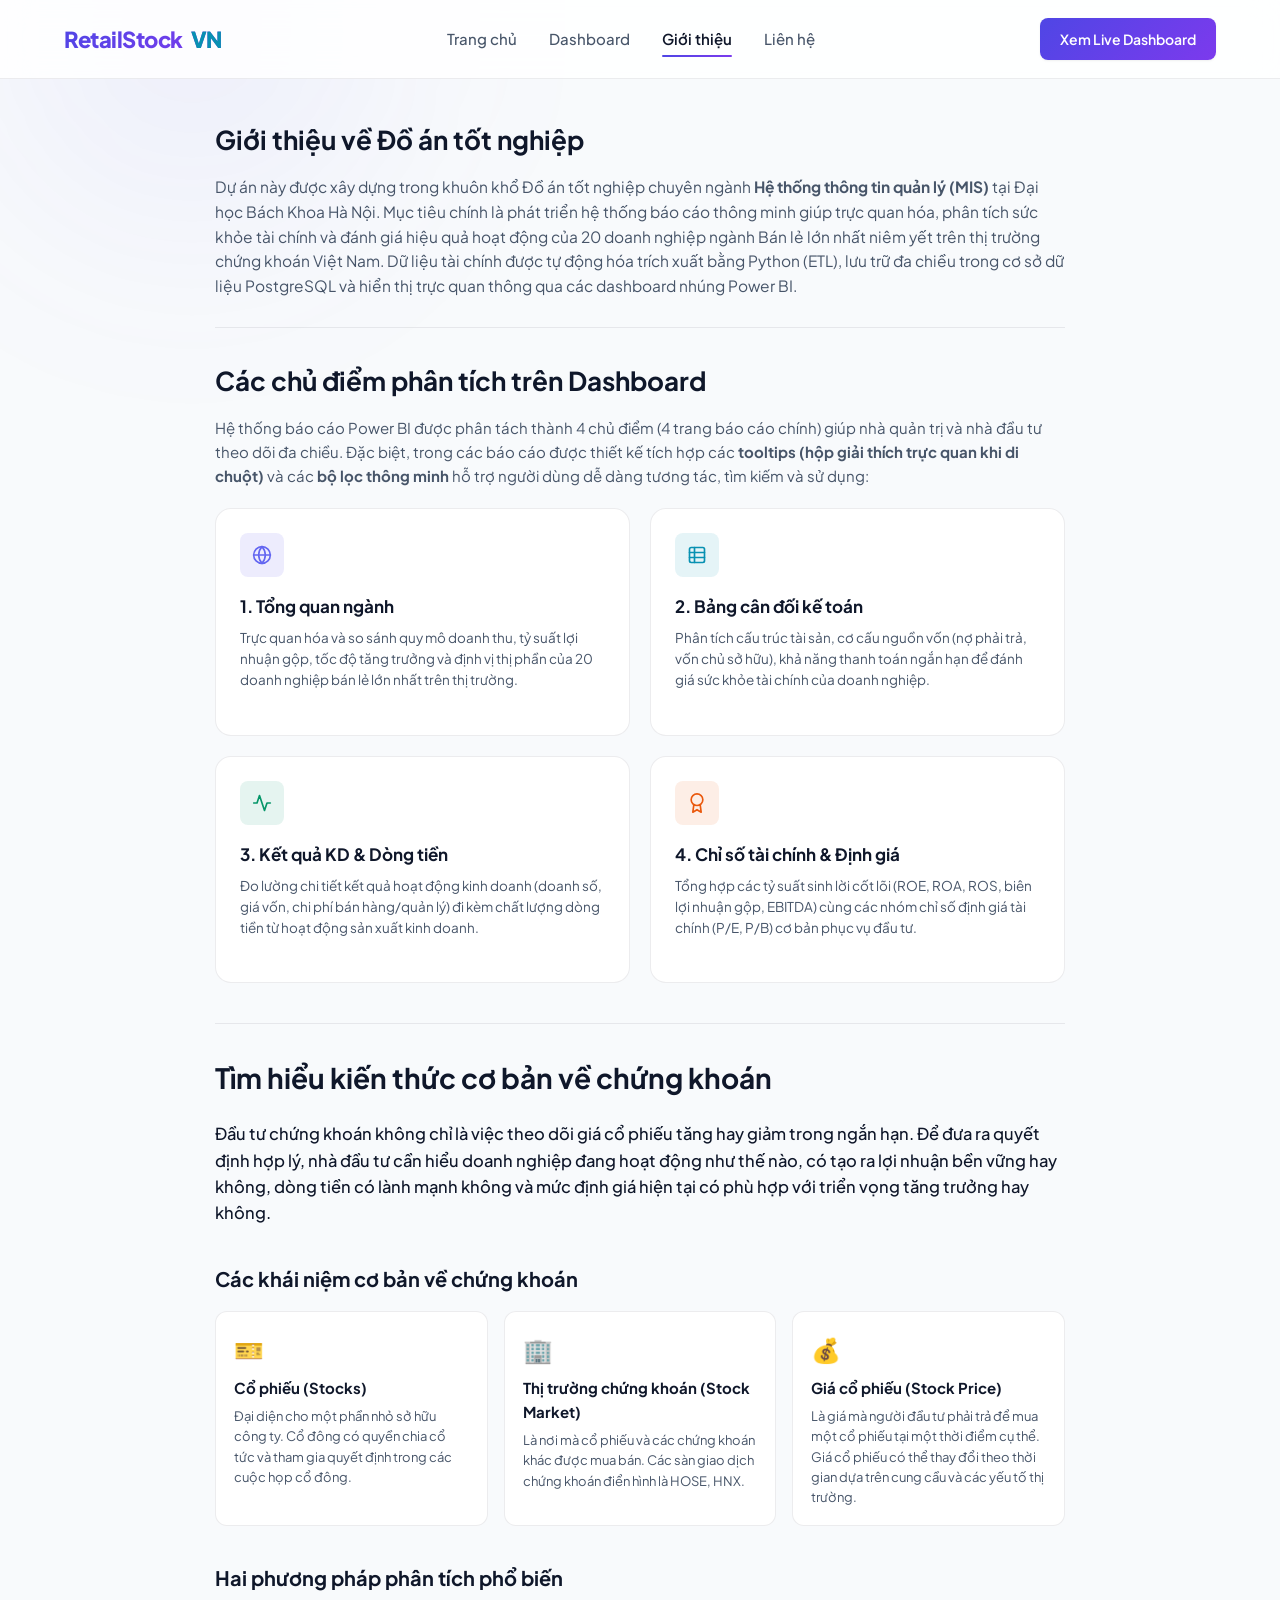
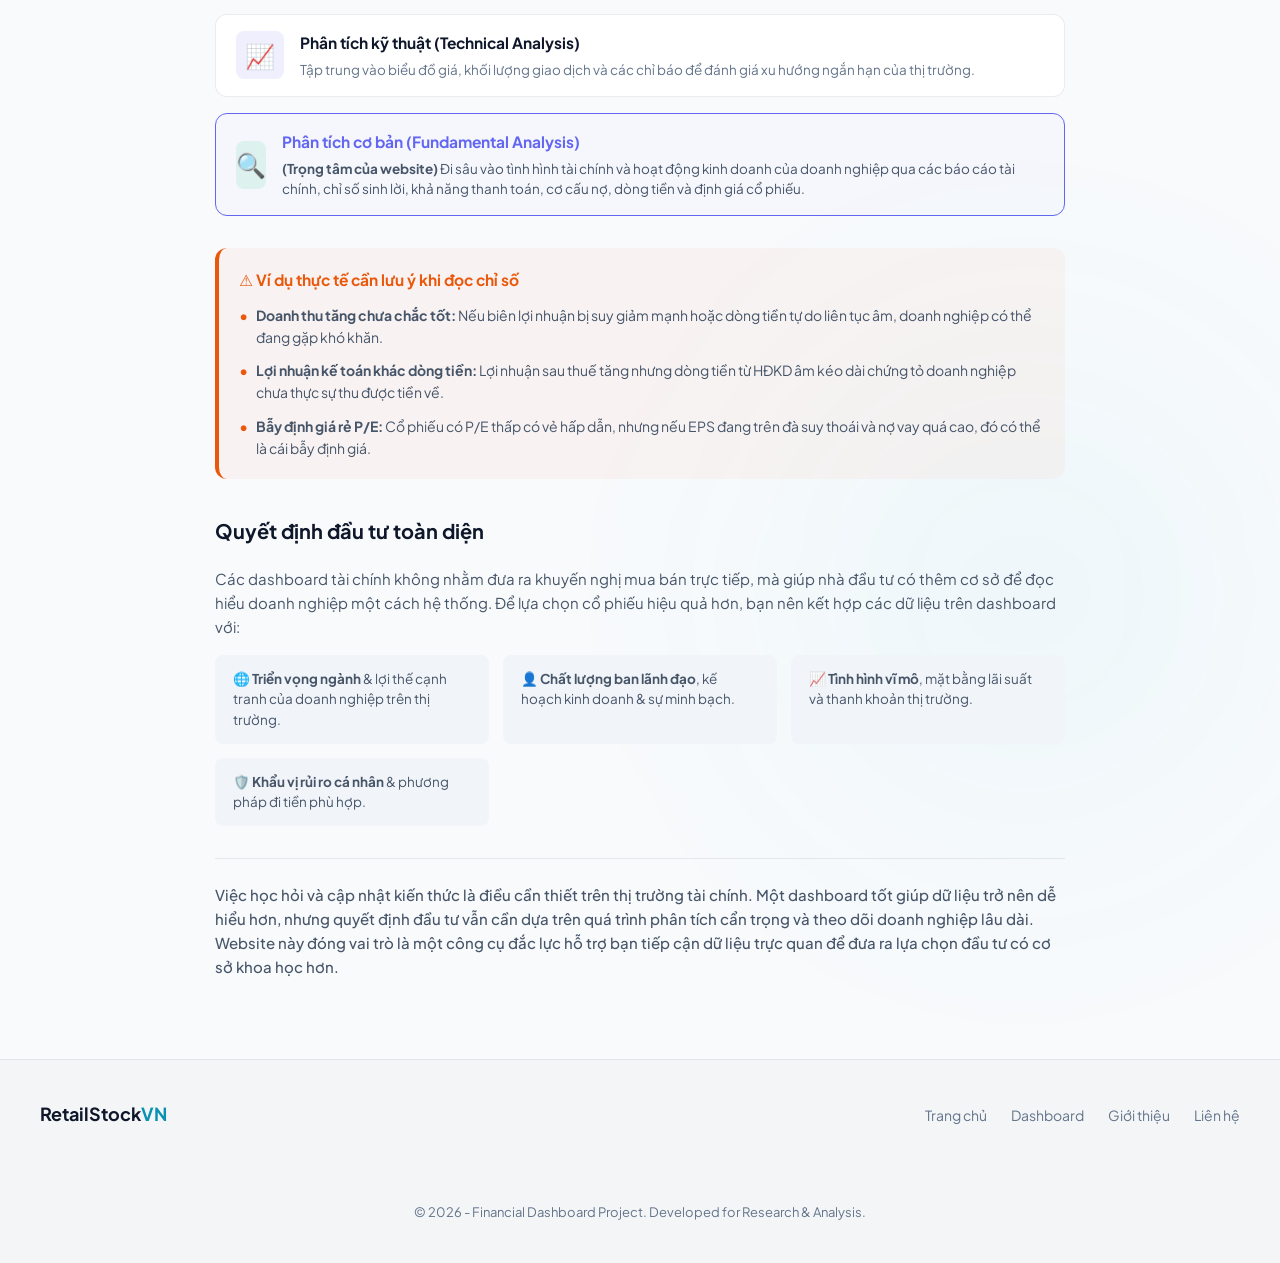
==== commit bbddade4: "Rename website brand name to RetailStockVN across all pages" ====
--- a/about.html
+++ b/about.html
@@ -3,7 +3,7 @@
 <head>
     <meta charset="UTF-8">
     <meta name="viewport" content="width=device-width, initial-scale=1.0">
-    <title>Giới thiệu dự án | FINANCE.BI</title>
+    <title>Giới thiệu dự án | RetailStockVN</title>
     <link rel="stylesheet" href="style.css?v=2">
 </head>
 <body>
@@ -15,7 +15,7 @@
 <!-- HEADER & NAVBAR -->
 <header>
     <div class="navbar">
-        <a href="index.html" class="nav-logo">FINANCE<span>.BI</span></a>
+        <a href="index.html" class="nav-logo">RetailStock<span>VN</span></a>
         <div class="nav-links">
             <a href="index.html">Trang chủ</a>
             <a href="dashboard.html">Dashboard</a>
@@ -177,7 +177,7 @@
 <!-- FOOTER -->
 <footer>
     <div class="footer-content">
-        <div class="footer-brand">FINANCE<span>.BI</span></div>
+        <div class="footer-brand">RetailStock<span>VN</span></div>
         <div class="footer-nav">
             <a href="index.html">Trang chủ</a>
             <a href="dashboard.html">Dashboard</a>
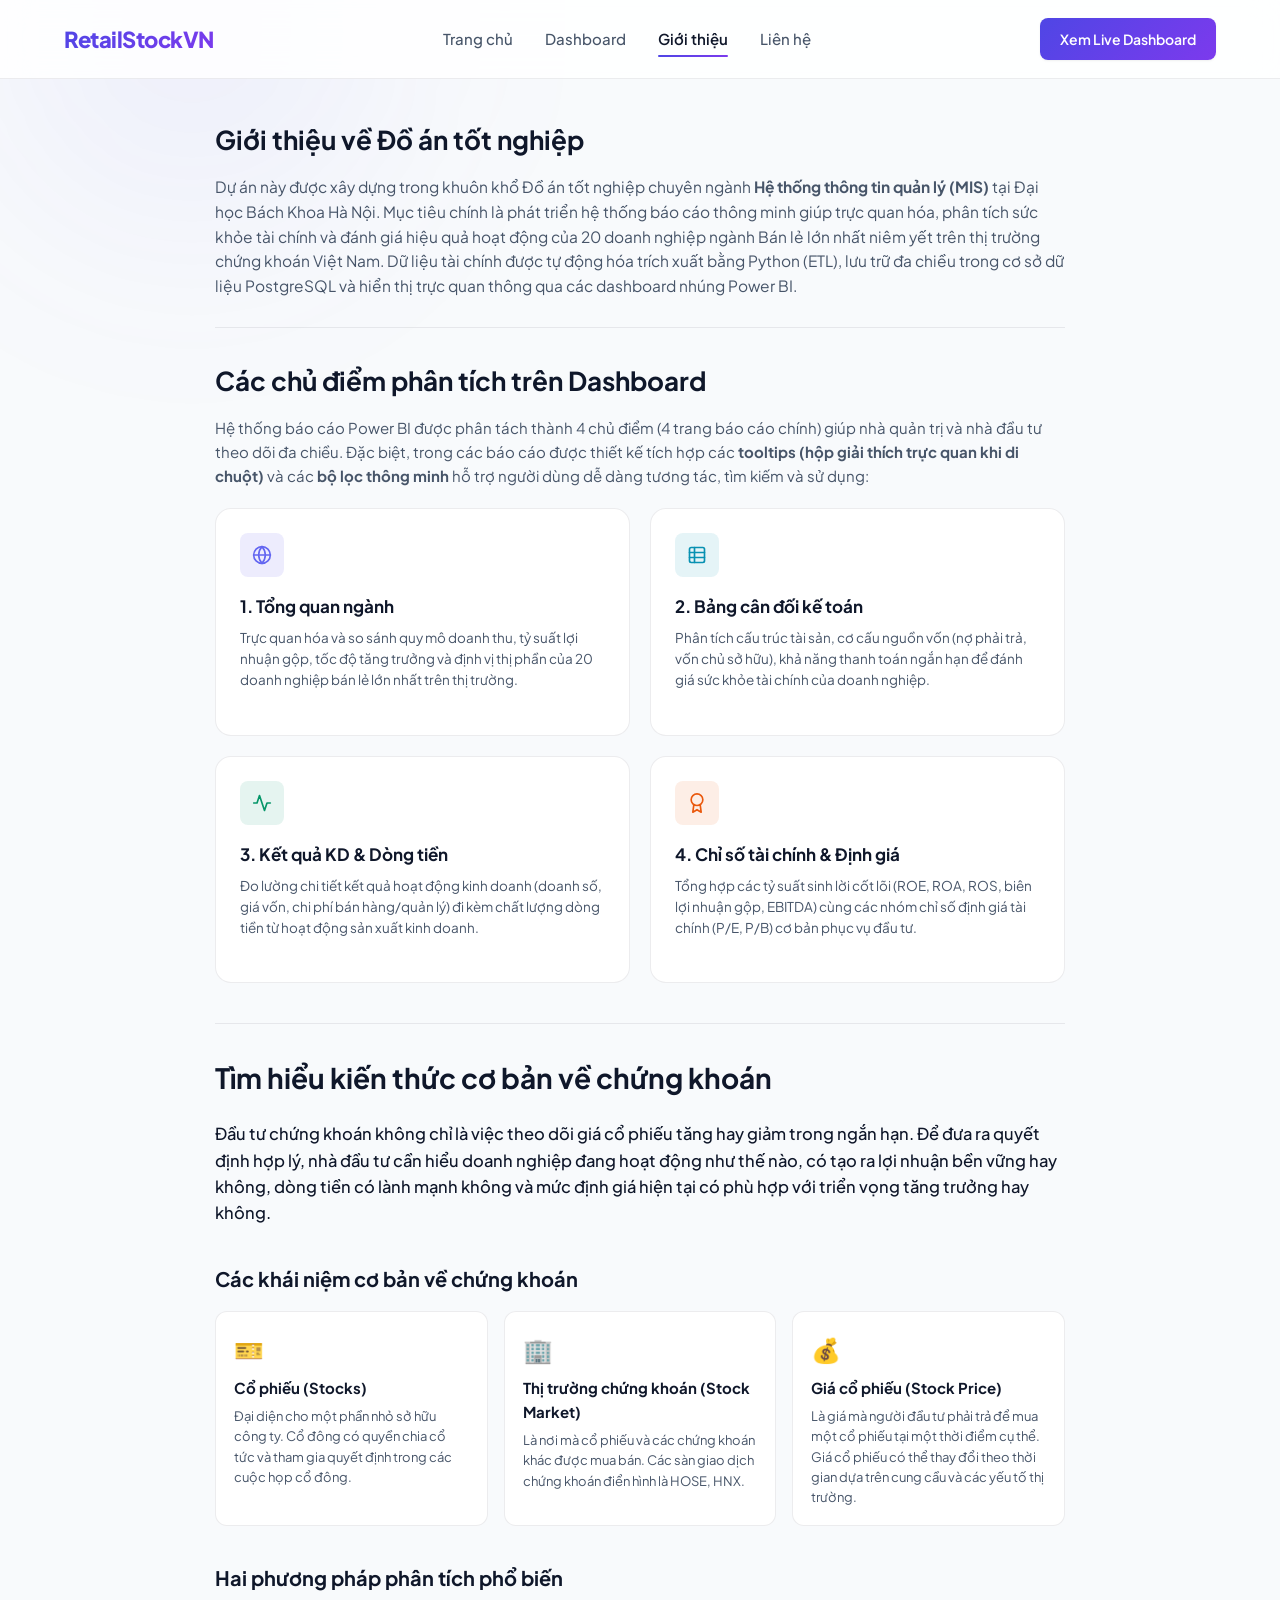
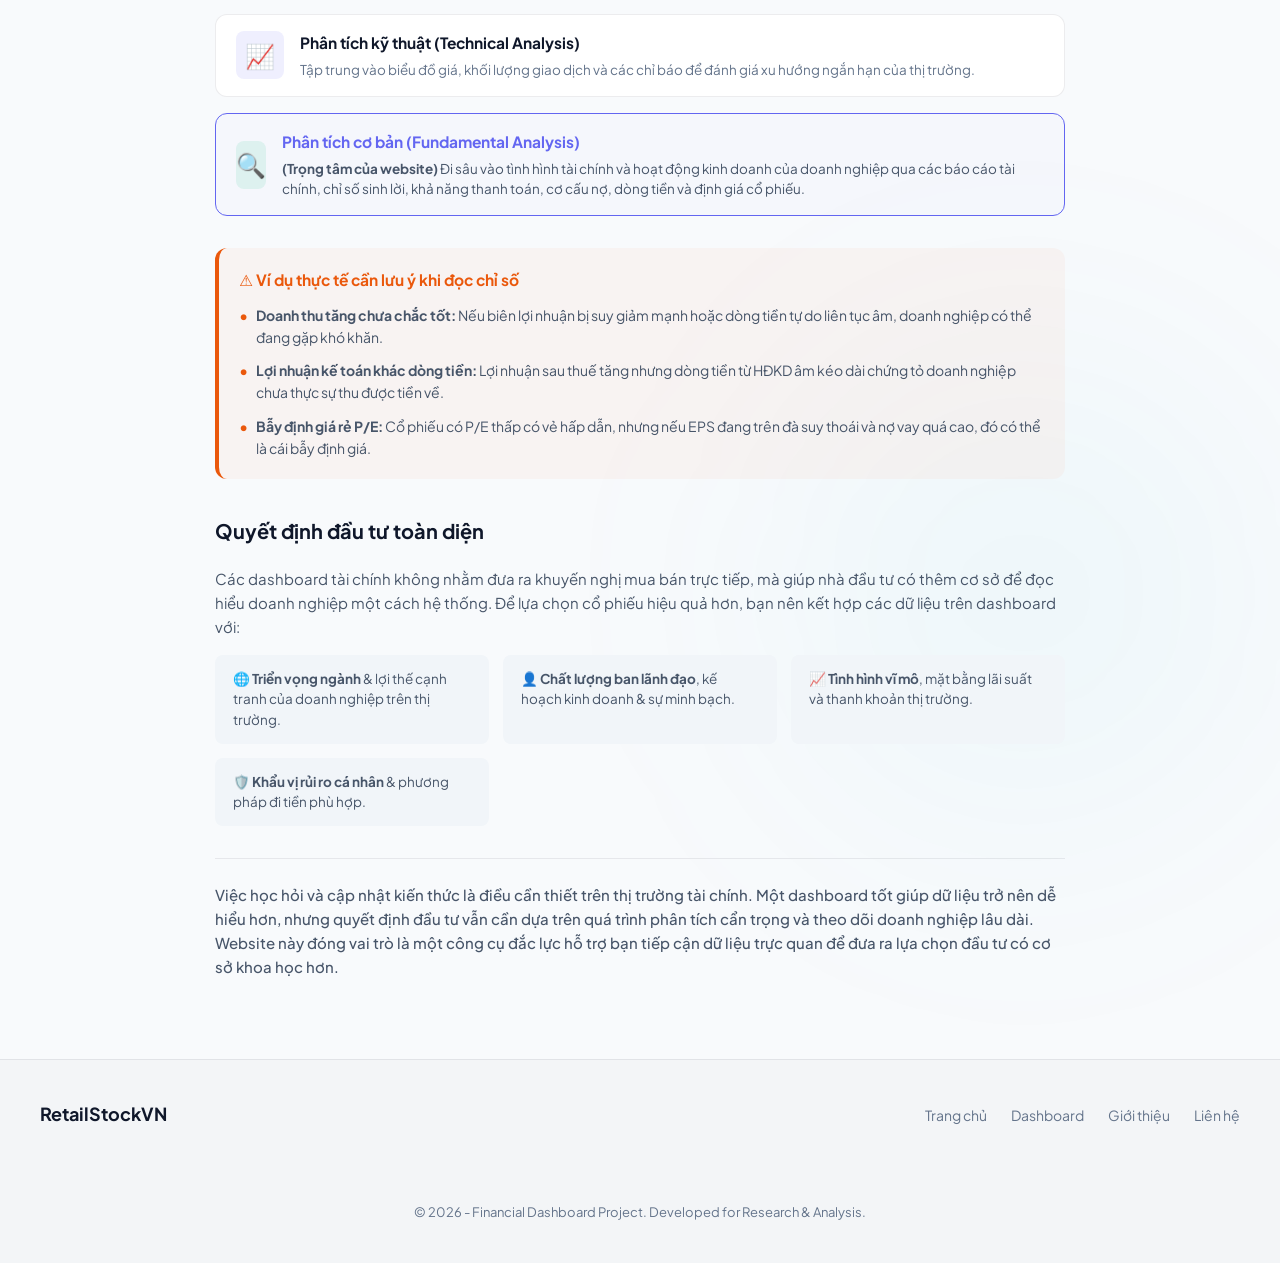
==== commit 0a9cdc7b: "Remove span elements to write RetailStockVN as single unbroken word" ====
--- a/about.html
+++ b/about.html
@@ -15,7 +15,7 @@
 <!-- HEADER & NAVBAR -->
 <header>
     <div class="navbar">
-        <a href="index.html" class="nav-logo">RetailStock<span>VN</span></a>
+        <a href="index.html" class="nav-logo">RetailStockVN</a>
         <div class="nav-links">
             <a href="index.html">Trang chủ</a>
             <a href="dashboard.html">Dashboard</a>
@@ -177,7 +177,7 @@
 <!-- FOOTER -->
 <footer>
     <div class="footer-content">
-        <div class="footer-brand">RetailStock<span>VN</span></div>
+        <div class="footer-brand">RetailStockVN</div>
         <div class="footer-nav">
             <a href="index.html">Trang chủ</a>
             <a href="dashboard.html">Dashboard</a>
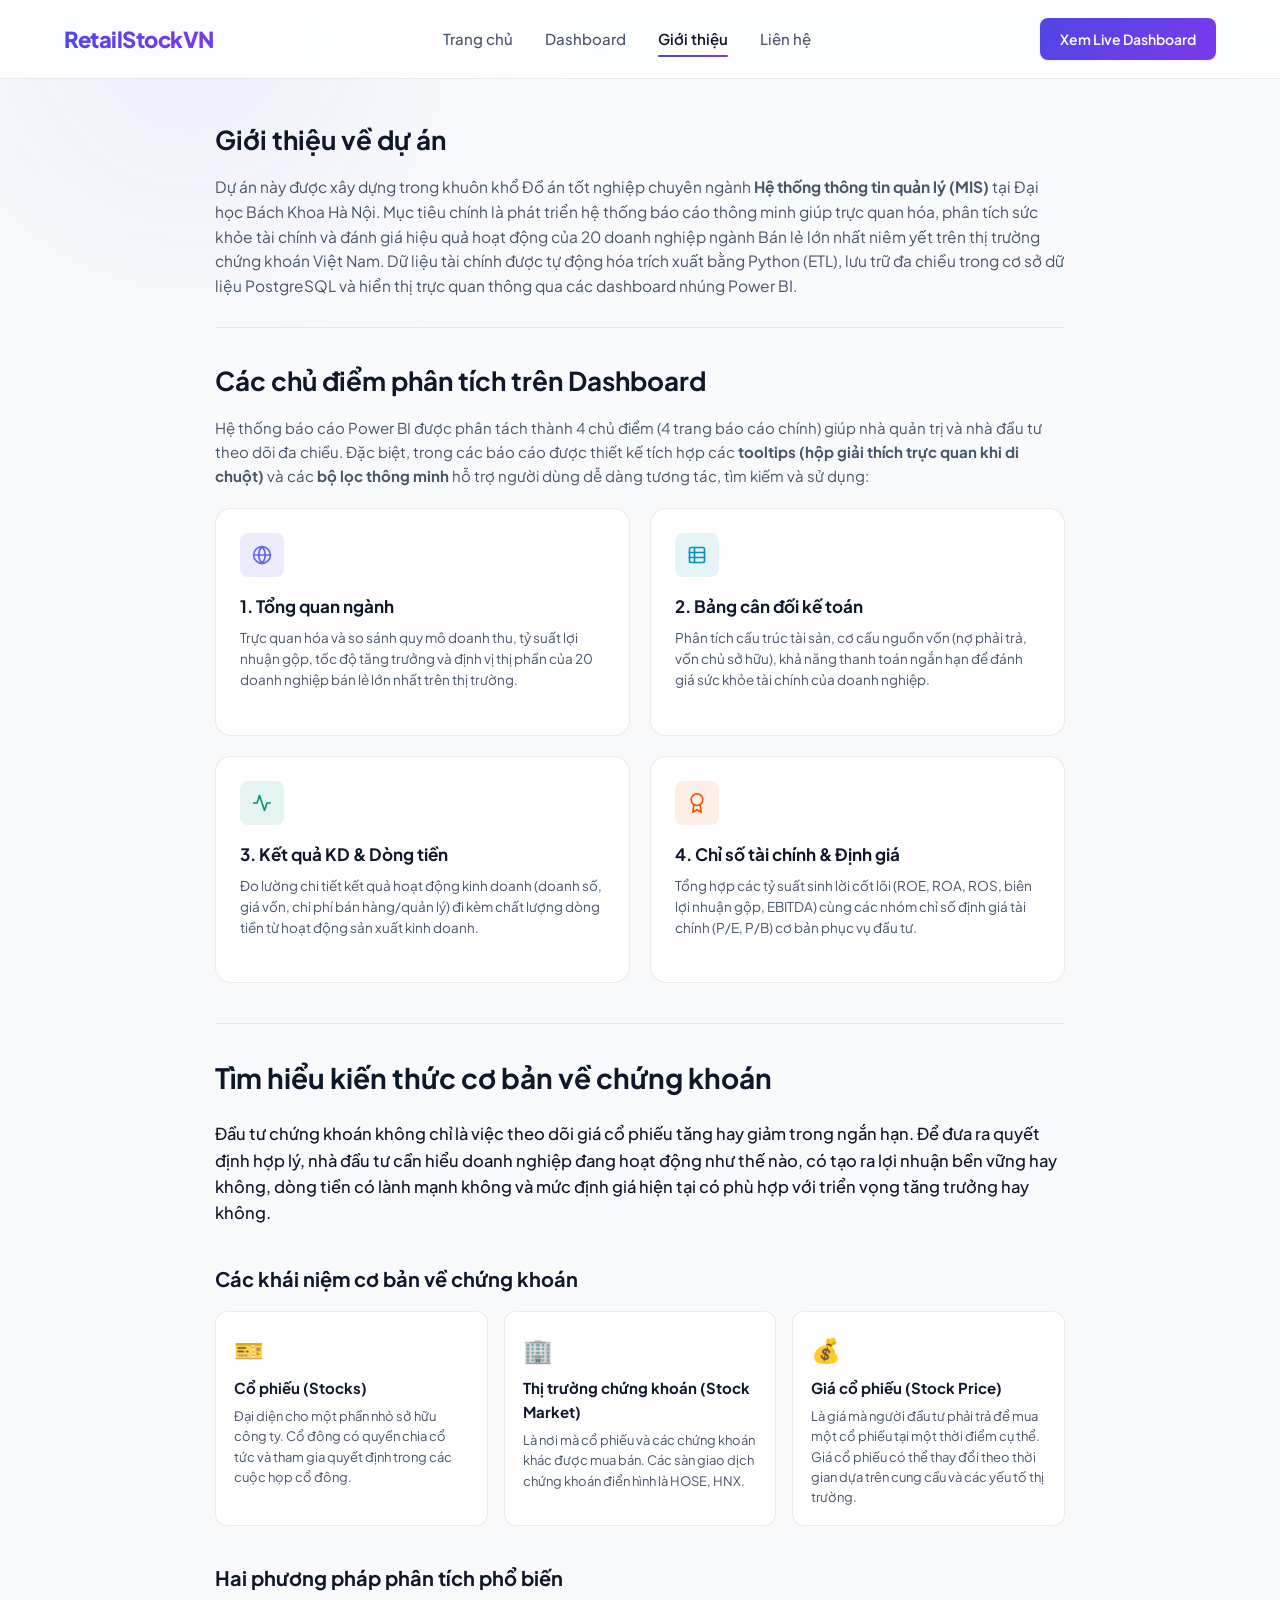
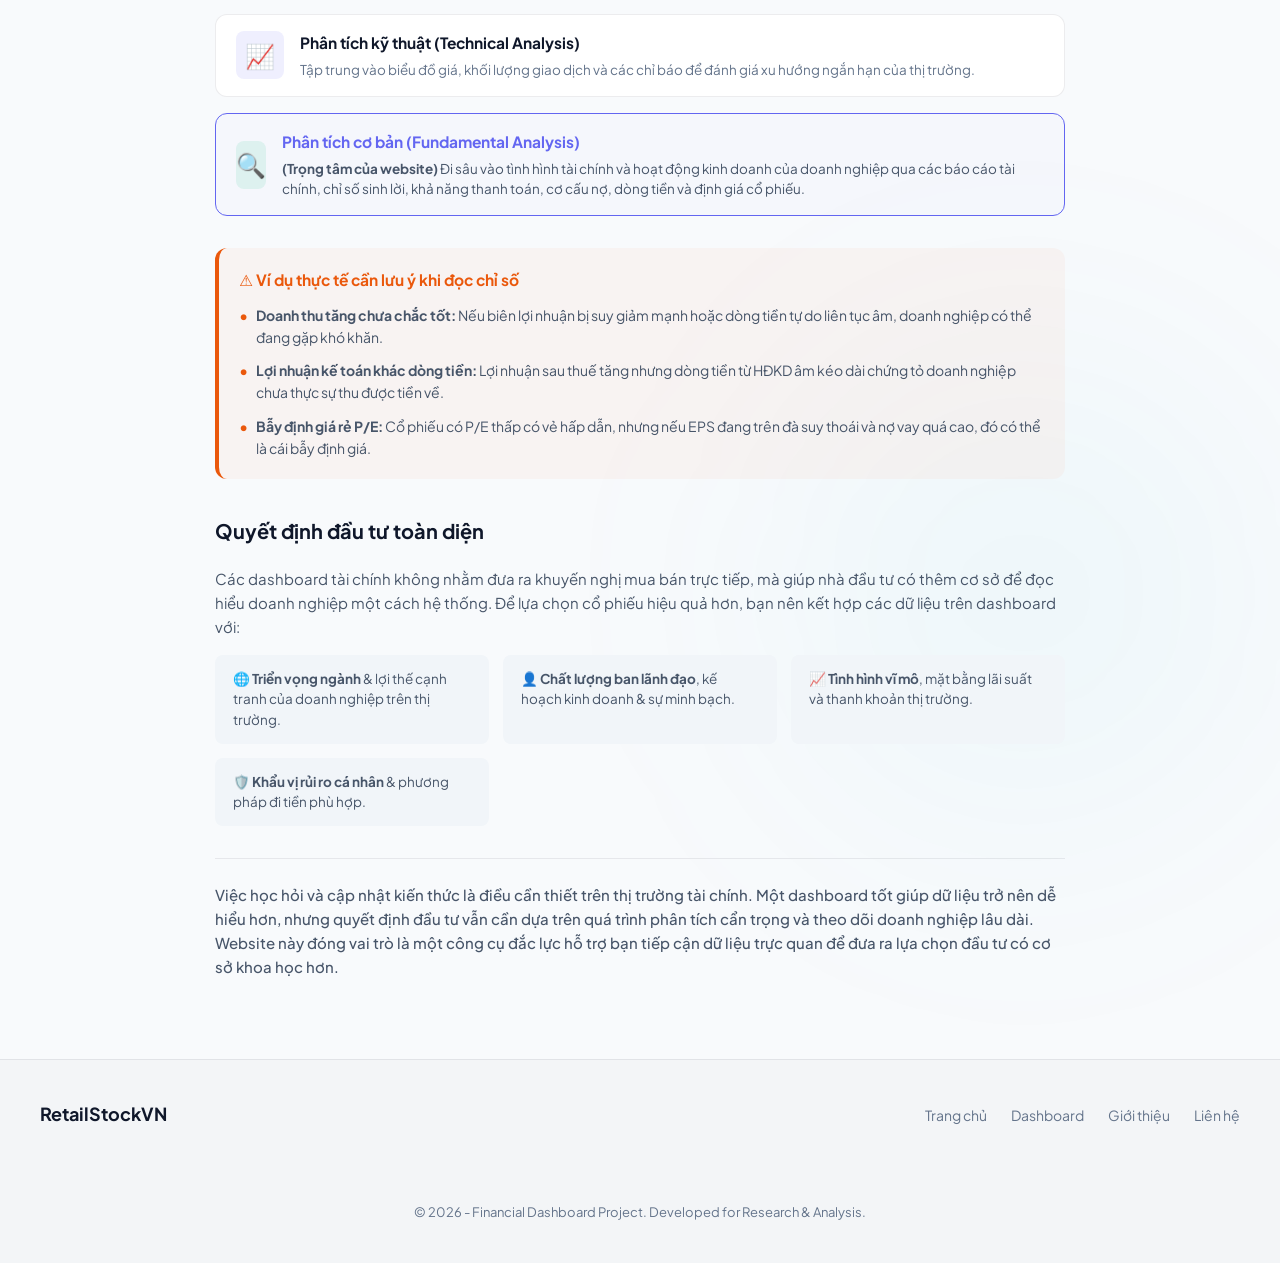
==== commit 7840210d: "Update title in about.html to Giới thiệu về dự án" ====
--- a/about.html
+++ b/about.html
@@ -30,7 +30,7 @@
     <div class="about-content" style="max-width: 850px; margin: 40px auto 0;">
         <!-- Graduation Project Intro Section -->
         <div style="border-bottom: 1px solid var(--border); padding-bottom: 28px; margin-bottom: 32px;">
-            <h2 style="font-size: 26px; font-weight: 700; margin-bottom: 14px; color: var(--text-primary);">Giới thiệu về Đồ án tốt nghiệp</h2>
+            <h2 style="font-size: 26px; font-weight: 700; margin-bottom: 14px; color: var(--text-primary);">Giới thiệu về dự án</h2>
             <p style="font-size: 15.5px; color: var(--text-secondary); line-height: 1.6; margin-bottom: 0;">
                 Dự án này được xây dựng trong khuôn khổ Đồ án tốt nghiệp chuyên ngành <strong>Hệ thống thông tin quản lý (MIS)</strong> tại Đại học Bách Khoa Hà Nội. Mục tiêu chính là phát triển hệ thống báo cáo thông minh giúp trực quan hóa, phân tích sức khỏe tài chính và đánh giá hiệu quả hoạt động của 20 doanh nghiệp ngành Bán lẻ lớn nhất niêm yết trên thị trường chứng khoán Việt Nam. Dữ liệu tài chính được tự động hóa trích xuất bằng Python (ETL), lưu trữ đa chiều trong cơ sở dữ liệu PostgreSQL và hiển thị trực quan thông qua các dashboard nhúng Power BI.
             </p>
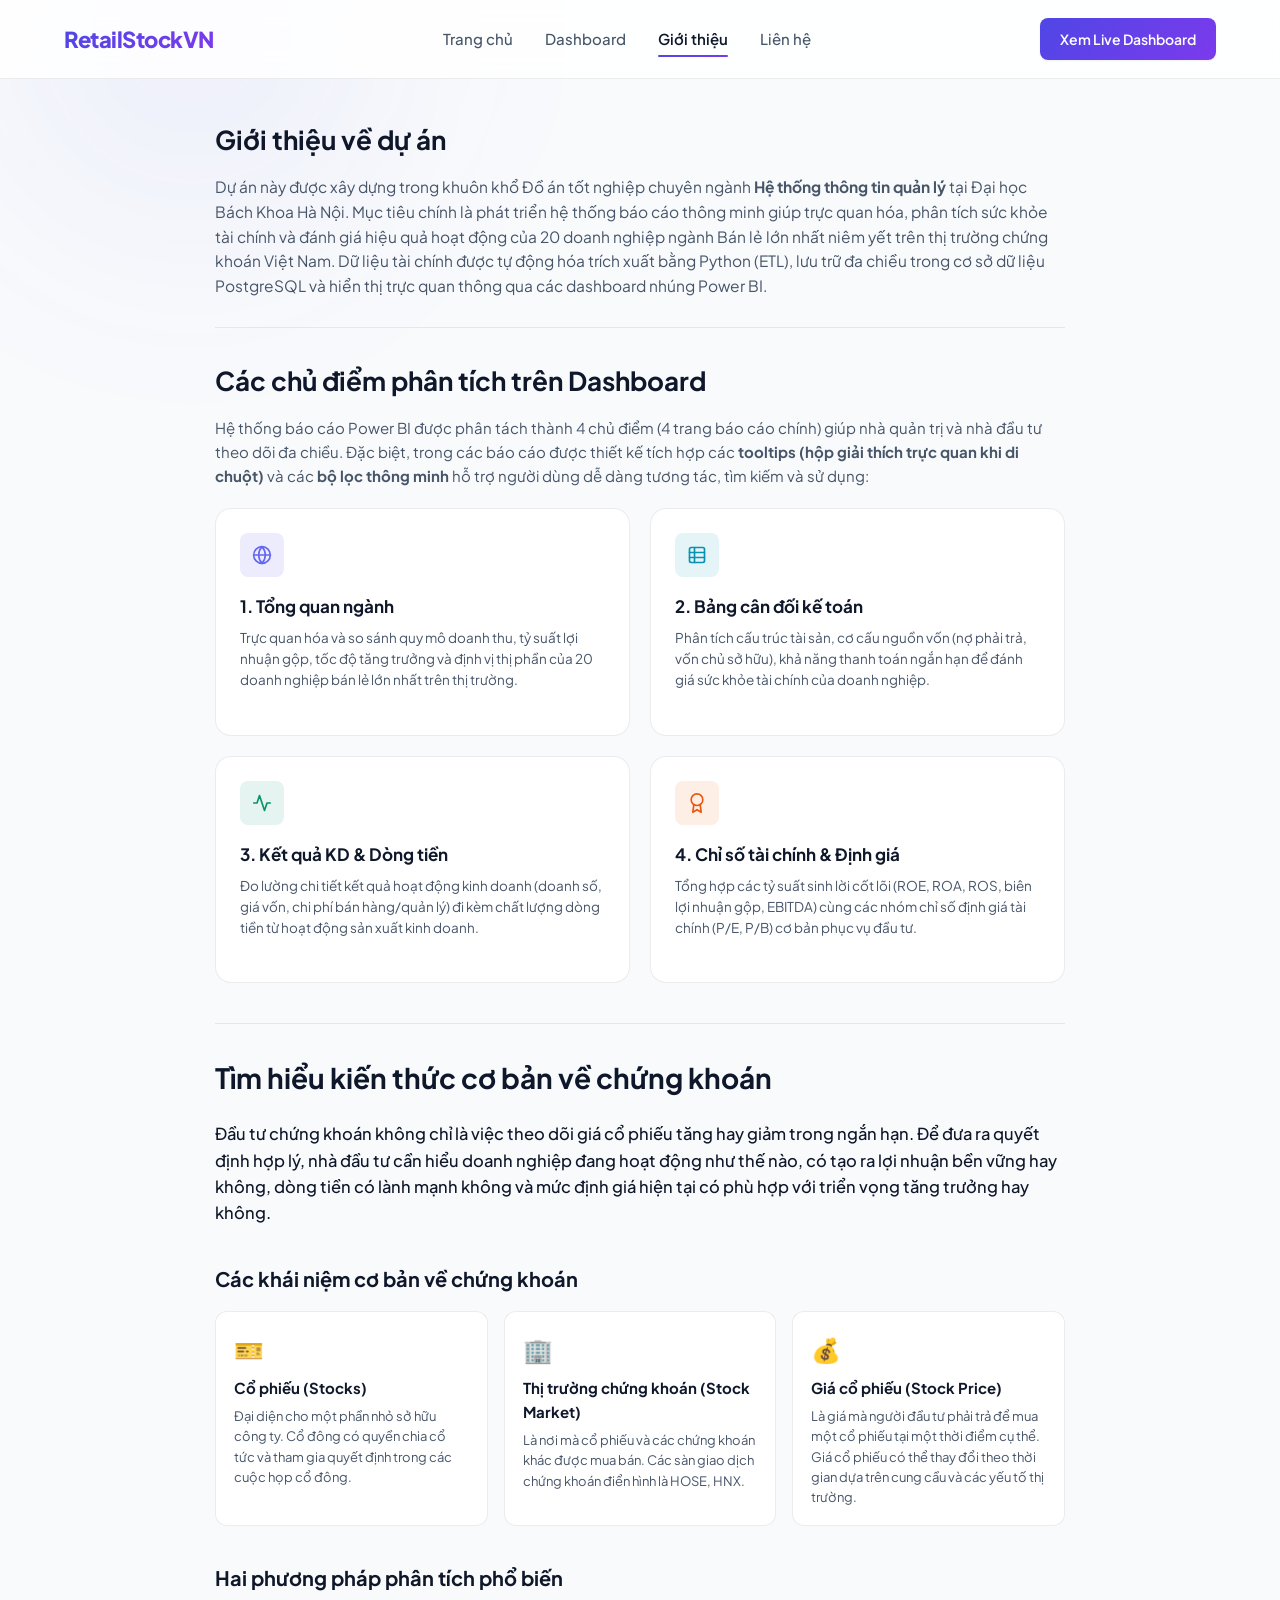
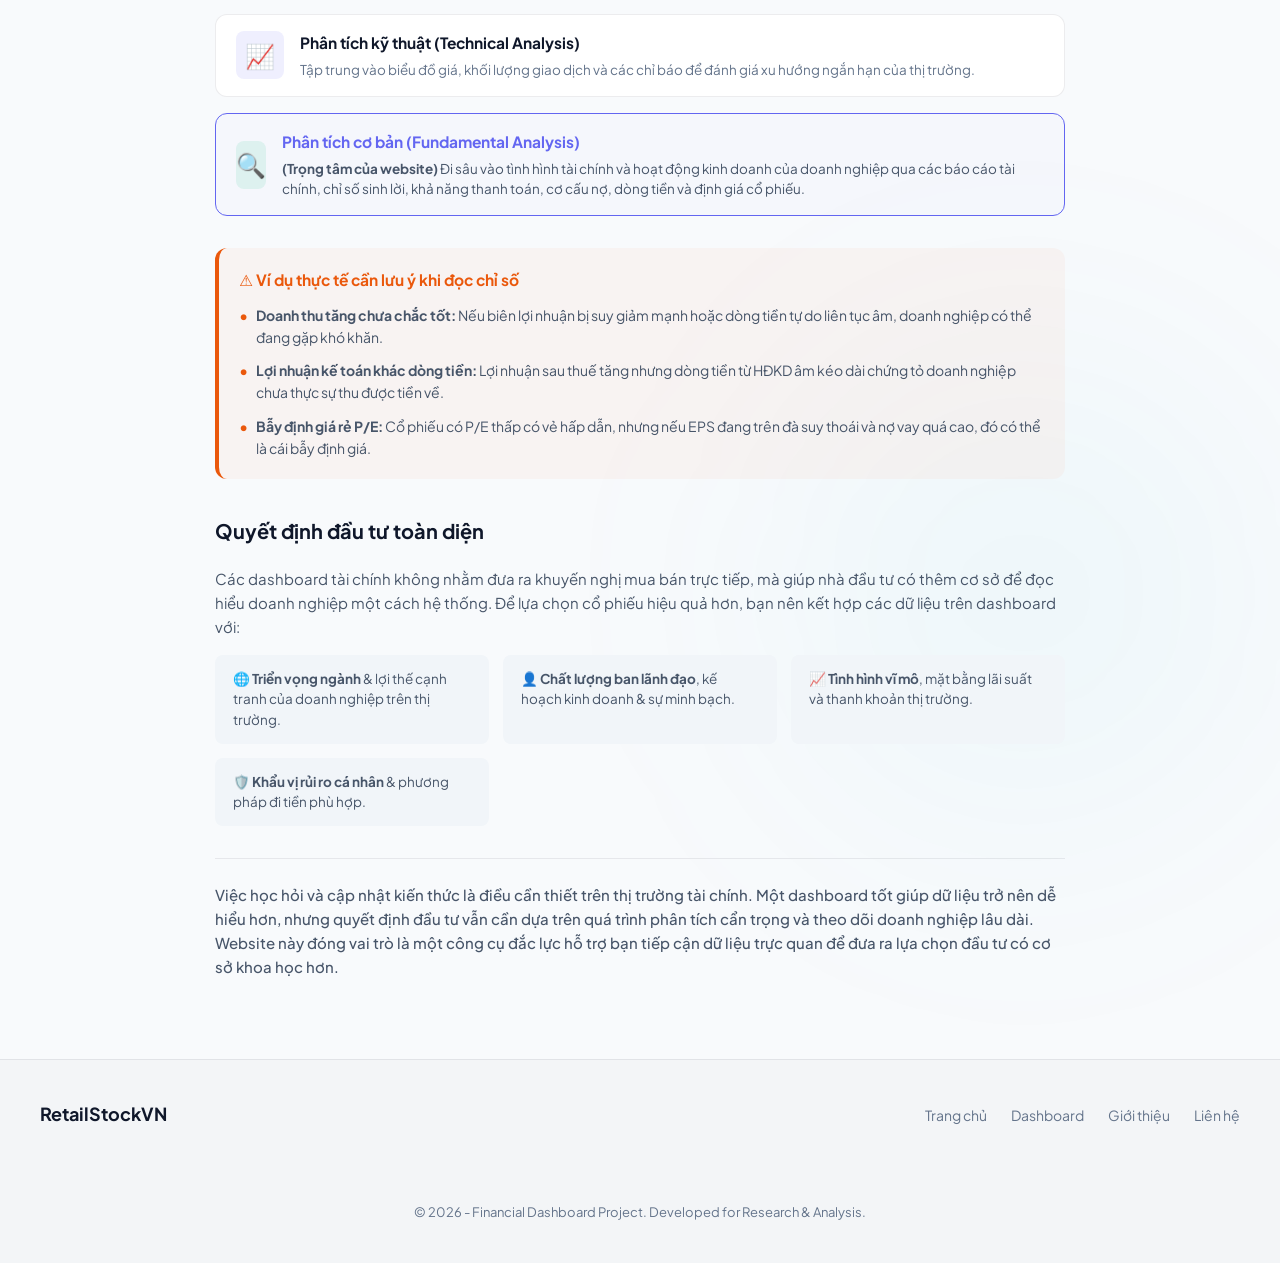
==== commit ef2a9639: "Add detailed README.md and update project description" ====
--- a/about.html
+++ b/about.html
@@ -32,7 +32,7 @@
         <div style="border-bottom: 1px solid var(--border); padding-bottom: 28px; margin-bottom: 32px;">
             <h2 style="font-size: 26px; font-weight: 700; margin-bottom: 14px; color: var(--text-primary);">Giới thiệu về dự án</h2>
             <p style="font-size: 15.5px; color: var(--text-secondary); line-height: 1.6; margin-bottom: 0;">
-                Dự án này được xây dựng trong khuôn khổ Đồ án tốt nghiệp chuyên ngành <strong>Hệ thống thông tin quản lý (MIS)</strong> tại Đại học Bách Khoa Hà Nội. Mục tiêu chính là phát triển hệ thống báo cáo thông minh giúp trực quan hóa, phân tích sức khỏe tài chính và đánh giá hiệu quả hoạt động của 20 doanh nghiệp ngành Bán lẻ lớn nhất niêm yết trên thị trường chứng khoán Việt Nam. Dữ liệu tài chính được tự động hóa trích xuất bằng Python (ETL), lưu trữ đa chiều trong cơ sở dữ liệu PostgreSQL và hiển thị trực quan thông qua các dashboard nhúng Power BI.
+                Dự án này được xây dựng trong khuôn khổ Đồ án tốt nghiệp chuyên ngành <strong>Hệ thống thông tin quản lý </strong> tại Đại học Bách Khoa Hà Nội. Mục tiêu chính là phát triển hệ thống báo cáo thông minh giúp trực quan hóa, phân tích sức khỏe tài chính và đánh giá hiệu quả hoạt động của 20 doanh nghiệp ngành Bán lẻ lớn nhất niêm yết trên thị trường chứng khoán Việt Nam. Dữ liệu tài chính được tự động hóa trích xuất bằng Python (ETL), lưu trữ đa chiều trong cơ sở dữ liệu PostgreSQL và hiển thị trực quan thông qua các dashboard nhúng Power BI.
             </p>
         </div>
 
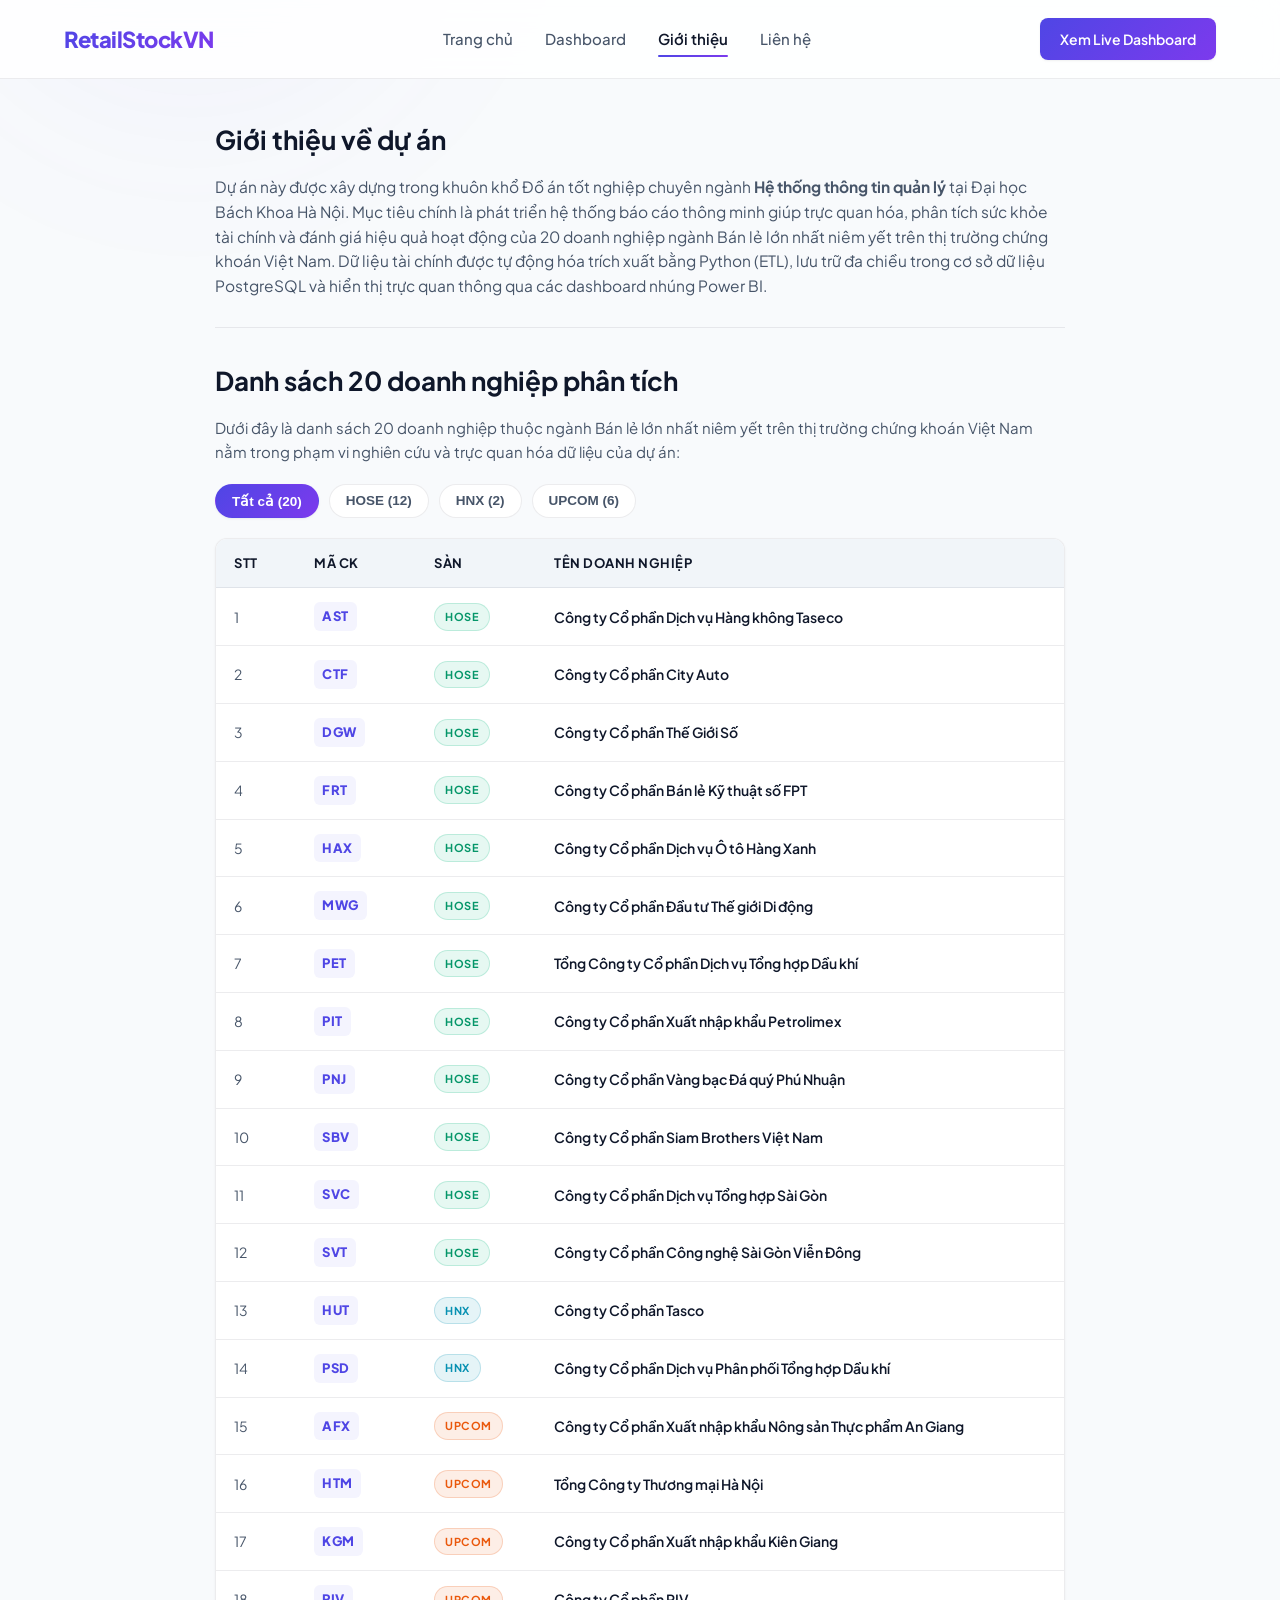
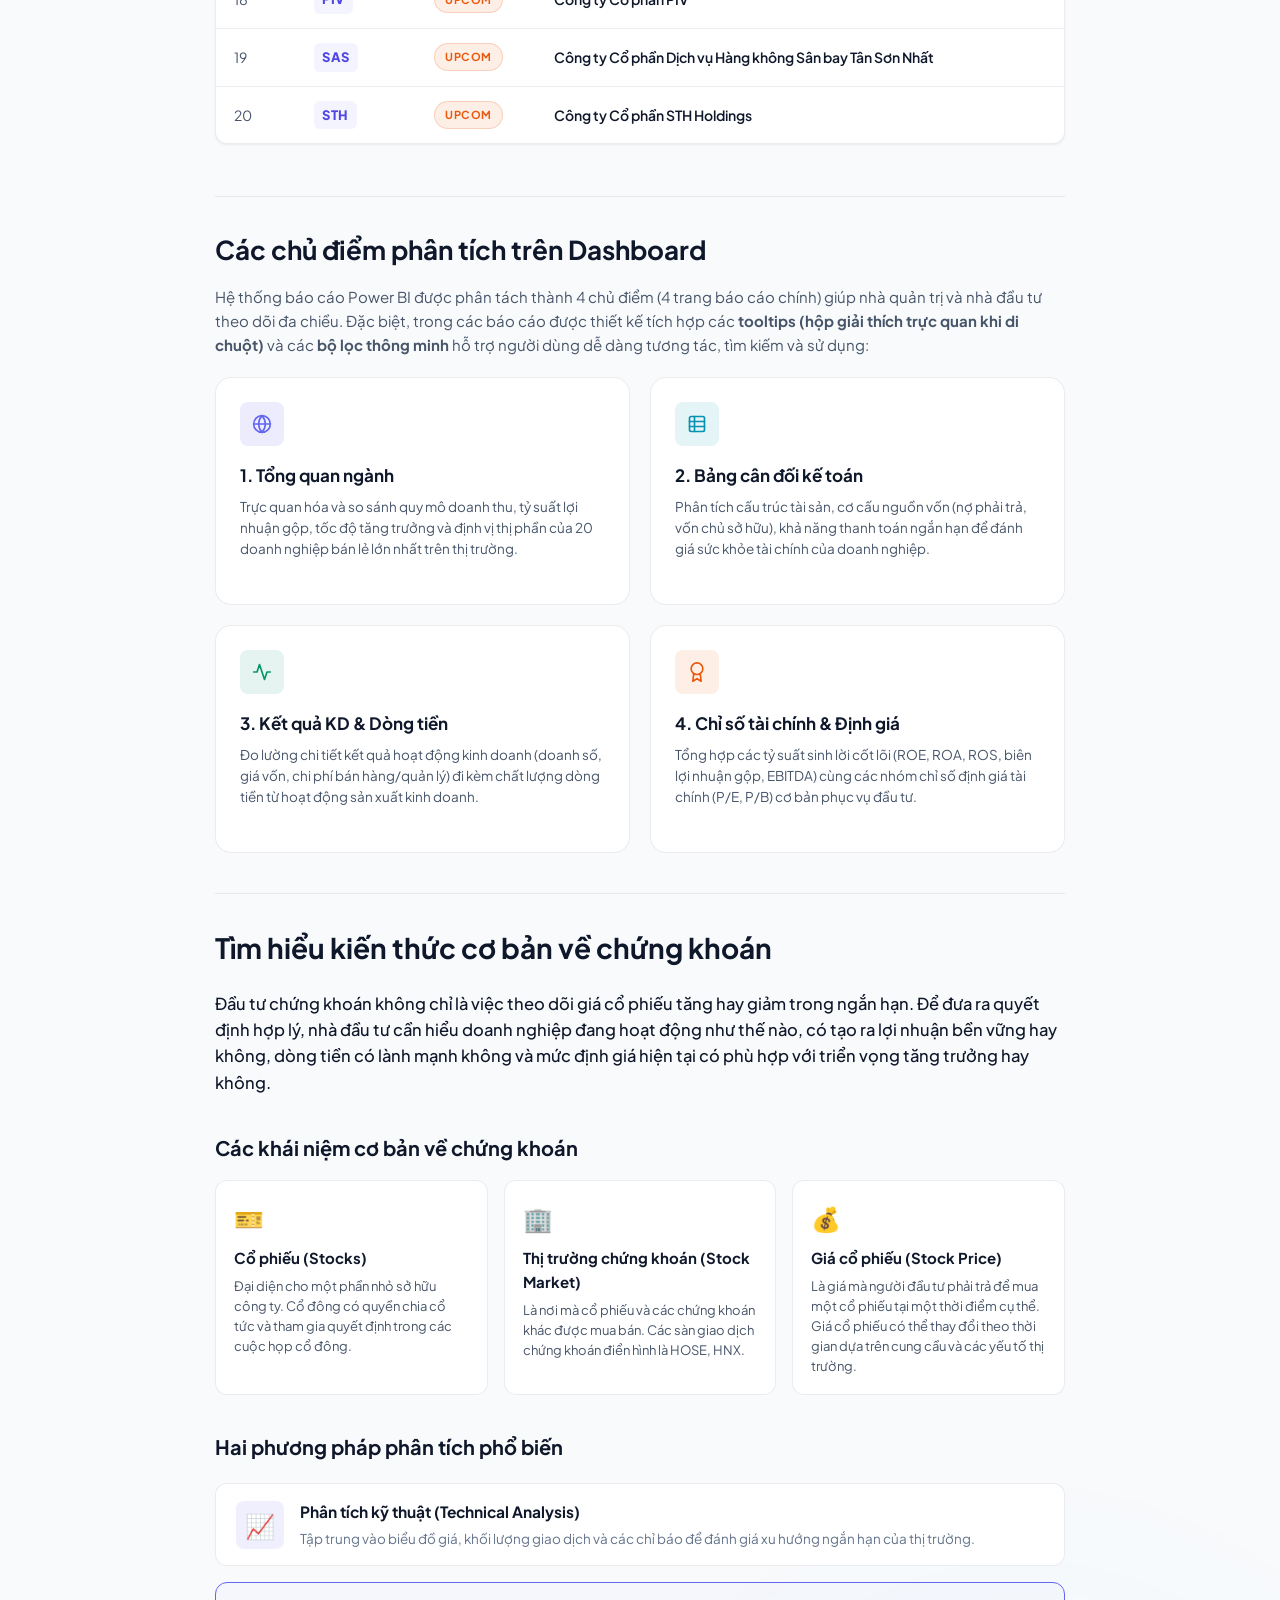
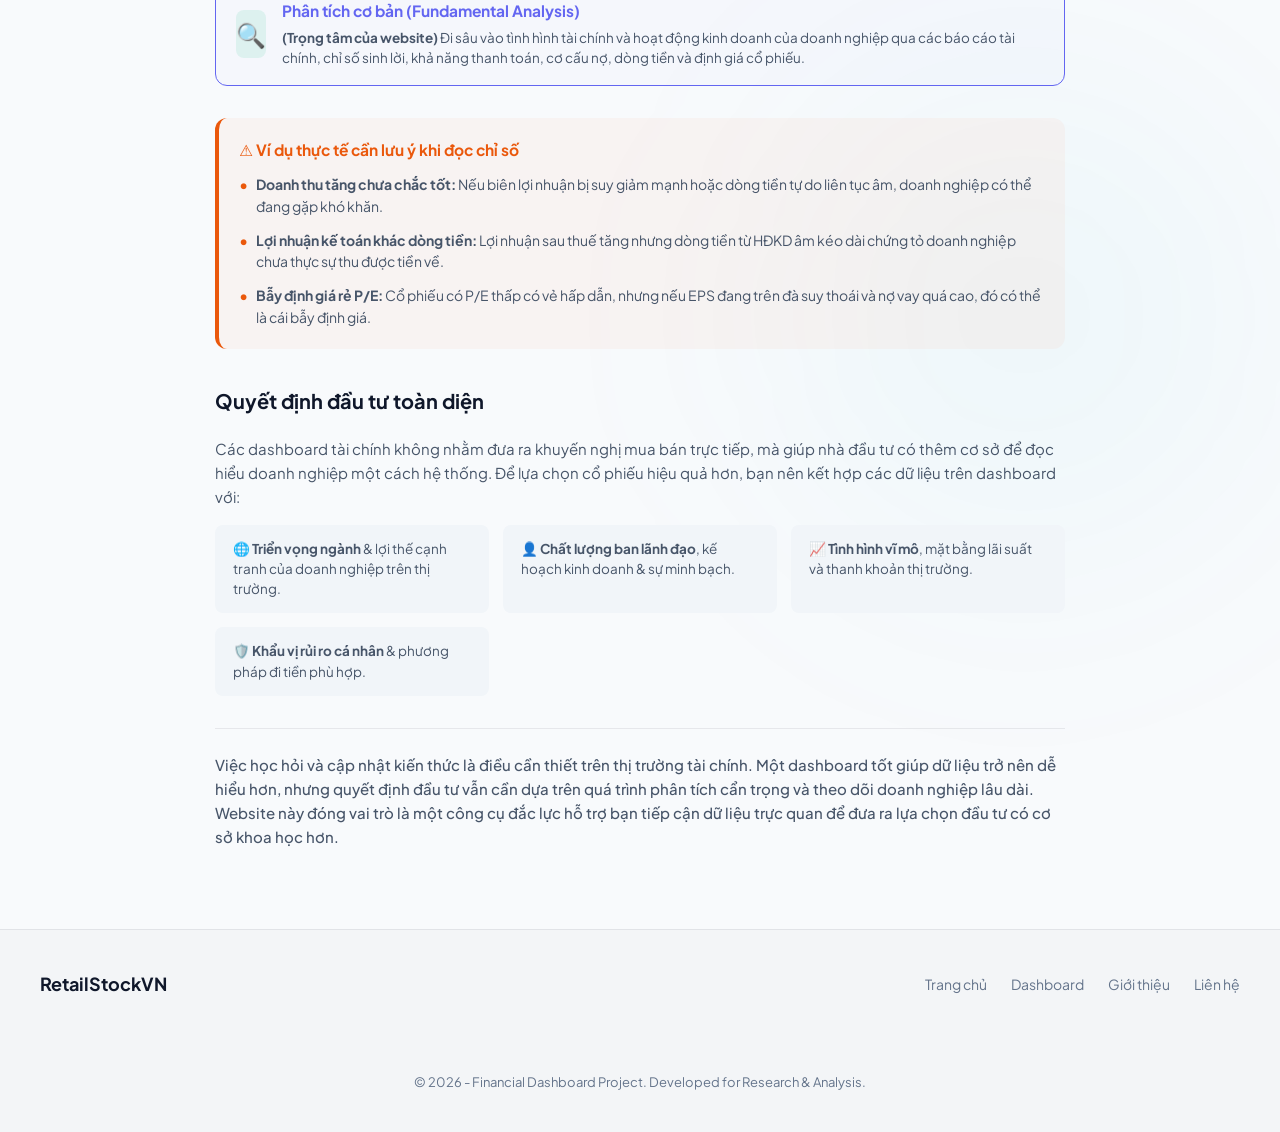
==== commit 9b20da4e: "feat: add 20 retail companies list to about page with interactive filter" ====
--- a/about.html
+++ b/about.html
@@ -34,6 +34,158 @@
             <p style="font-size: 15.5px; color: var(--text-secondary); line-height: 1.6; margin-bottom: 0;">
                 Dự án này được xây dựng trong khuôn khổ Đồ án tốt nghiệp chuyên ngành <strong>Hệ thống thông tin quản lý </strong> tại Đại học Bách Khoa Hà Nội. Mục tiêu chính là phát triển hệ thống báo cáo thông minh giúp trực quan hóa, phân tích sức khỏe tài chính và đánh giá hiệu quả hoạt động của 20 doanh nghiệp ngành Bán lẻ lớn nhất niêm yết trên thị trường chứng khoán Việt Nam. Dữ liệu tài chính được tự động hóa trích xuất bằng Python (ETL), lưu trữ đa chiều trong cơ sở dữ liệu PostgreSQL và hiển thị trực quan thông qua các dashboard nhúng Power BI.
             </p>
+        </div>
+
+        <!-- Danh sách 20 doanh nghiệp phân tích -->
+        <div style="border-bottom: 1px solid var(--border); padding-bottom: 28px; margin-bottom: 32px;">
+            <h2 style="font-size: 26px; font-weight: 700; margin-bottom: 14px; color: var(--text-primary);">Danh sách 20 doanh nghiệp phân tích</h2>
+            <p style="font-size: 15px; color: var(--text-secondary); margin-bottom: 20px; line-height: 1.6;">
+                Dưới đây là danh sách 20 doanh nghiệp thuộc ngành Bán lẻ lớn nhất niêm yết trên thị trường chứng khoán Việt Nam nằm trong phạm vi nghiên cứu và trực quan hóa dữ liệu của dự án:
+            </p>
+            
+            <!-- Bộ lọc Sàn giao dịch -->
+            <div class="filter-container">
+                <button class="filter-btn active" data-filter="all">Tất cả (20)</button>
+                <button class="filter-btn" data-filter="HOSE">HOSE (12)</button>
+                <button class="filter-btn" data-filter="HNX">HNX (2)</button>
+                <button class="filter-btn" data-filter="UPCOM">UPCOM (6)</button>
+            </div>
+
+            <!-- Bảng danh sách doanh nghiệp -->
+            <div class="company-table-container">
+                <table class="company-table">
+                    <thead>
+                        <tr>
+                            <th style="width: 80px;">STT</th>
+                            <th style="width: 120px;">Mã CK</th>
+                            <th style="width: 120px;">Sàn</th>
+                            <th>Tên doanh nghiệp</th>
+                        </tr>
+                    </thead>
+                    <tbody>
+                        <tr class="company-row" data-exchange="HOSE">
+                            <td>1</td>
+                            <td><span class="ticker-symbol">AST</span></td>
+                            <td><span class="badge-exchange badge-hose">HOSE</span></td>
+                            <td style="font-weight: 600; color: var(--text-primary);">Công ty Cổ phần Dịch vụ Hàng không Taseco</td>
+                        </tr>
+                        <tr class="company-row" data-exchange="HOSE">
+                            <td>2</td>
+                            <td><span class="ticker-symbol">CTF</span></td>
+                            <td><span class="badge-exchange badge-hose">HOSE</span></td>
+                            <td style="font-weight: 600; color: var(--text-primary);">Công ty Cổ phần City Auto</td>
+                        </tr>
+                        <tr class="company-row" data-exchange="HOSE">
+                            <td>3</td>
+                            <td><span class="ticker-symbol">DGW</span></td>
+                            <td><span class="badge-exchange badge-hose">HOSE</span></td>
+                            <td style="font-weight: 600; color: var(--text-primary);">Công ty Cổ phần Thế Giới Số</td>
+                        </tr>
+                        <tr class="company-row" data-exchange="HOSE">
+                            <td>4</td>
+                            <td><span class="ticker-symbol">FRT</span></td>
+                            <td><span class="badge-exchange badge-hose">HOSE</span></td>
+                            <td style="font-weight: 600; color: var(--text-primary);">Công ty Cổ phần Bán lẻ Kỹ thuật số FPT</td>
+                        </tr>
+                        <tr class="company-row" data-exchange="HOSE">
+                            <td>5</td>
+                            <td><span class="ticker-symbol">HAX</span></td>
+                            <td><span class="badge-exchange badge-hose">HOSE</span></td>
+                            <td style="font-weight: 600; color: var(--text-primary);">Công ty Cổ phần Dịch vụ Ô tô Hàng Xanh</td>
+                        </tr>
+                        <tr class="company-row" data-exchange="HOSE">
+                            <td>6</td>
+                            <td><span class="ticker-symbol">MWG</span></td>
+                            <td><span class="badge-exchange badge-hose">HOSE</span></td>
+                            <td style="font-weight: 600; color: var(--text-primary);">Công ty Cổ phần Đầu tư Thế giới Di động</td>
+                        </tr>
+                        <tr class="company-row" data-exchange="HOSE">
+                            <td>7</td>
+                            <td><span class="ticker-symbol">PET</span></td>
+                            <td><span class="badge-exchange badge-hose">HOSE</span></td>
+                            <td style="font-weight: 600; color: var(--text-primary);">Tổng Công ty Cổ phần Dịch vụ Tổng hợp Dầu khí</td>
+                        </tr>
+                        <tr class="company-row" data-exchange="HOSE">
+                            <td>8</td>
+                            <td><span class="ticker-symbol">PIT</span></td>
+                            <td><span class="badge-exchange badge-hose">HOSE</span></td>
+                            <td style="font-weight: 600; color: var(--text-primary);">Công ty Cổ phần Xuất nhập khẩu Petrolimex</td>
+                        </tr>
+                        <tr class="company-row" data-exchange="HOSE">
+                            <td>9</td>
+                            <td><span class="ticker-symbol">PNJ</span></td>
+                            <td><span class="badge-exchange badge-hose">HOSE</span></td>
+                            <td style="font-weight: 600; color: var(--text-primary);">Công ty Cổ phần Vàng bạc Đá quý Phú Nhuận</td>
+                        </tr>
+                        <tr class="company-row" data-exchange="HOSE">
+                            <td>10</td>
+                            <td><span class="ticker-symbol">SBV</span></td>
+                            <td><span class="badge-exchange badge-hose">HOSE</span></td>
+                            <td style="font-weight: 600; color: var(--text-primary);">Công ty Cổ phần Siam Brothers Việt Nam</td>
+                        </tr>
+                        <tr class="company-row" data-exchange="HOSE">
+                            <td>11</td>
+                            <td><span class="ticker-symbol">SVC</span></td>
+                            <td><span class="badge-exchange badge-hose">HOSE</span></td>
+                            <td style="font-weight: 600; color: var(--text-primary);">Công ty Cổ phần Dịch vụ Tổng hợp Sài Gòn</td>
+                        </tr>
+                        <tr class="company-row" data-exchange="HOSE">
+                            <td>12</td>
+                            <td><span class="ticker-symbol">SVT</span></td>
+                            <td><span class="badge-exchange badge-hose">HOSE</span></td>
+                            <td style="font-weight: 600; color: var(--text-primary);">Công ty Cổ phần Công nghệ Sài Gòn Viễn Đông</td>
+                        </tr>
+                        <tr class="company-row" data-exchange="HNX">
+                            <td>13</td>
+                            <td><span class="ticker-symbol">HUT</span></td>
+                            <td><span class="badge-exchange badge-hnx">HNX</span></td>
+                            <td style="font-weight: 600; color: var(--text-primary);">Công ty Cổ phần Tasco</td>
+                        </tr>
+                        <tr class="company-row" data-exchange="HNX">
+                            <td>14</td>
+                            <td><span class="ticker-symbol">PSD</span></td>
+                            <td><span class="badge-exchange badge-hnx">HNX</span></td>
+                            <td style="font-weight: 600; color: var(--text-primary);">Công ty Cổ phần Dịch vụ Phân phối Tổng hợp Dầu khí</td>
+                        </tr>
+                        <tr class="company-row" data-exchange="UPCOM">
+                            <td>15</td>
+                            <td><span class="ticker-symbol">AFX</span></td>
+                            <td><span class="badge-exchange badge-upcom">UPCOM</span></td>
+                            <td style="font-weight: 600; color: var(--text-primary);">Công ty Cổ phần Xuất nhập khẩu Nông sản Thực phẩm An Giang</td>
+                        </tr>
+                        <tr class="company-row" data-exchange="UPCOM">
+                            <td>16</td>
+                            <td><span class="ticker-symbol">HTM</span></td>
+                            <td><span class="badge-exchange badge-upcom">UPCOM</span></td>
+                            <td style="font-weight: 600; color: var(--text-primary);">Tổng Công ty Thương mại Hà Nội</td>
+                        </tr>
+                        <tr class="company-row" data-exchange="UPCOM">
+                            <td>17</td>
+                            <td><span class="ticker-symbol">KGM</span></td>
+                            <td><span class="badge-exchange badge-upcom">UPCOM</span></td>
+                            <td style="font-weight: 600; color: var(--text-primary);">Công ty Cổ phần Xuất nhập khẩu Kiên Giang</td>
+                        </tr>
+                        <tr class="company-row" data-exchange="UPCOM">
+                            <td>18</td>
+                            <td><span class="ticker-symbol">PIV</span></td>
+                            <td><span class="badge-exchange badge-upcom">UPCOM</span></td>
+                            <td style="font-weight: 600; color: var(--text-primary);">Công ty Cổ phần PIV</td>
+                        </tr>
+                        <tr class="company-row" data-exchange="UPCOM">
+                            <td>19</td>
+                            <td><span class="ticker-symbol">SAS</span></td>
+                            <td><span class="badge-exchange badge-upcom">UPCOM</span></td>
+                            <td style="font-weight: 600; color: var(--text-primary);">Công ty Cổ phần Dịch vụ Hàng không Sân bay Tân Sơn Nhất</td>
+                        </tr>
+                        <tr class="company-row" data-exchange="UPCOM">
+                            <td>20</td>
+                            <td><span class="ticker-symbol">STH</span></td>
+                            <td><span class="badge-exchange badge-upcom">UPCOM</span></td>
+                            <td style="font-weight: 600; color: var(--text-primary);">Công ty Cổ phần STH Holdings</td>
+                        </tr>
+                    </tbody>
+                </table>
+            </div>
         </div>
 
         <!-- Các chủ điểm phân tích Section (Dashboard Core Pages) -->
@@ -190,5 +342,32 @@
     </div>
 </footer>
 
+<script>
+    document.addEventListener('DOMContentLoaded', function() {
+        const filterBtns = document.querySelectorAll('.filter-btn');
+        const tableRows = document.querySelectorAll('.company-row');
+
+        filterBtns.forEach(btn => {
+            btn.addEventListener('click', () => {
+                // Remove active class from all buttons
+                filterBtns.forEach(b => b.classList.remove('active'));
+                // Add active class to clicked button
+                btn.classList.add('active');
+
+                const filterValue = btn.getAttribute('data-filter');
+
+                tableRows.forEach(row => {
+                    const exchange = row.getAttribute('data-exchange');
+                    if (filterValue === 'all' || exchange === filterValue) {
+                        row.style.display = '';
+                    } else {
+                        row.style.display = 'none';
+                    }
+                });
+            });
+        });
+    });
+</script>
+
 </body>
 </html>
--- a/style.css
+++ b/style.css
@@ -917,4 +917,122 @@
     border-color: transparent;
     transform: translateY(-2px);
     box-shadow: var(--shadow-glow);
+}
+
+/* Company Table & Badges for About Page */
+.company-table-container {
+    overflow-x: auto;
+    border-radius: var(--radius-md);
+    border: 1px solid var(--border);
+    background: var(--bg-surface);
+    box-shadow: var(--shadow-sm);
+    margin-bottom: 24px;
+}
+
+.company-table {
+    width: 100%;
+    border-collapse: collapse;
+    text-align: left;
+    font-size: 14px;
+}
+
+.company-table th {
+    padding: 14px 18px;
+    font-weight: 700;
+    color: var(--text-primary);
+    background: var(--bg-surface-card);
+    border-bottom: 1px solid var(--border);
+    font-size: 13px;
+    text-transform: uppercase;
+    letter-spacing: 0.5px;
+}
+
+.company-table td {
+    padding: 14px 18px;
+    color: var(--text-secondary);
+    border-bottom: 1px solid var(--border);
+    vertical-align: middle;
+}
+
+.company-table tr:last-child td {
+    border-bottom: none;
+}
+
+.company-table tr {
+    transition: var(--transition);
+}
+
+.company-table tr:hover {
+    background: rgba(79, 70, 229, 0.02);
+}
+
+.ticker-symbol {
+    font-weight: 800;
+    color: var(--primary);
+    background: rgba(79, 70, 229, 0.06);
+    padding: 4px 8px;
+    border-radius: 6px;
+    font-size: 13px;
+    letter-spacing: 0.5px;
+    display: inline-block;
+}
+
+.badge-exchange {
+    display: inline-block;
+    padding: 4px 10px;
+    border-radius: 50px;
+    font-size: 11px;
+    font-weight: 700;
+    text-align: center;
+    letter-spacing: 0.5px;
+}
+
+.badge-hose {
+    background: rgba(16, 185, 129, 0.1);
+    color: var(--accent);
+    border: 1px solid rgba(16, 185, 129, 0.2);
+}
+
+.badge-hnx {
+    background: rgba(8, 145, 178, 0.1);
+    color: var(--secondary);
+    border: 1px solid rgba(8, 145, 178, 0.2);
+}
+
+.badge-upcom {
+    background: rgba(234, 88, 12, 0.1);
+    color: #ea580c;
+    border: 1px solid rgba(234, 88, 12, 0.2);
+}
+
+.filter-container {
+    display: flex;
+    gap: 10px;
+    margin-bottom: 20px;
+    flex-wrap: wrap;
+}
+
+.filter-btn {
+    background: var(--bg-surface);
+    color: var(--text-secondary);
+    border: 1px solid var(--border);
+    padding: 8px 16px;
+    border-radius: 50px;
+    font-size: 13.5px;
+    font-weight: 600;
+    cursor: pointer;
+    transition: var(--transition);
+}
+
+.filter-btn:hover {
+    background: var(--bg-surface-hover);
+    color: var(--text-primary);
+    border-color: var(--border-hover);
+}
+
+.filter-btn.active {
+    background: var(--primary-gradient);
+    color: white;
+    border-color: transparent;
+    box-shadow: var(--shadow-sm);
 }
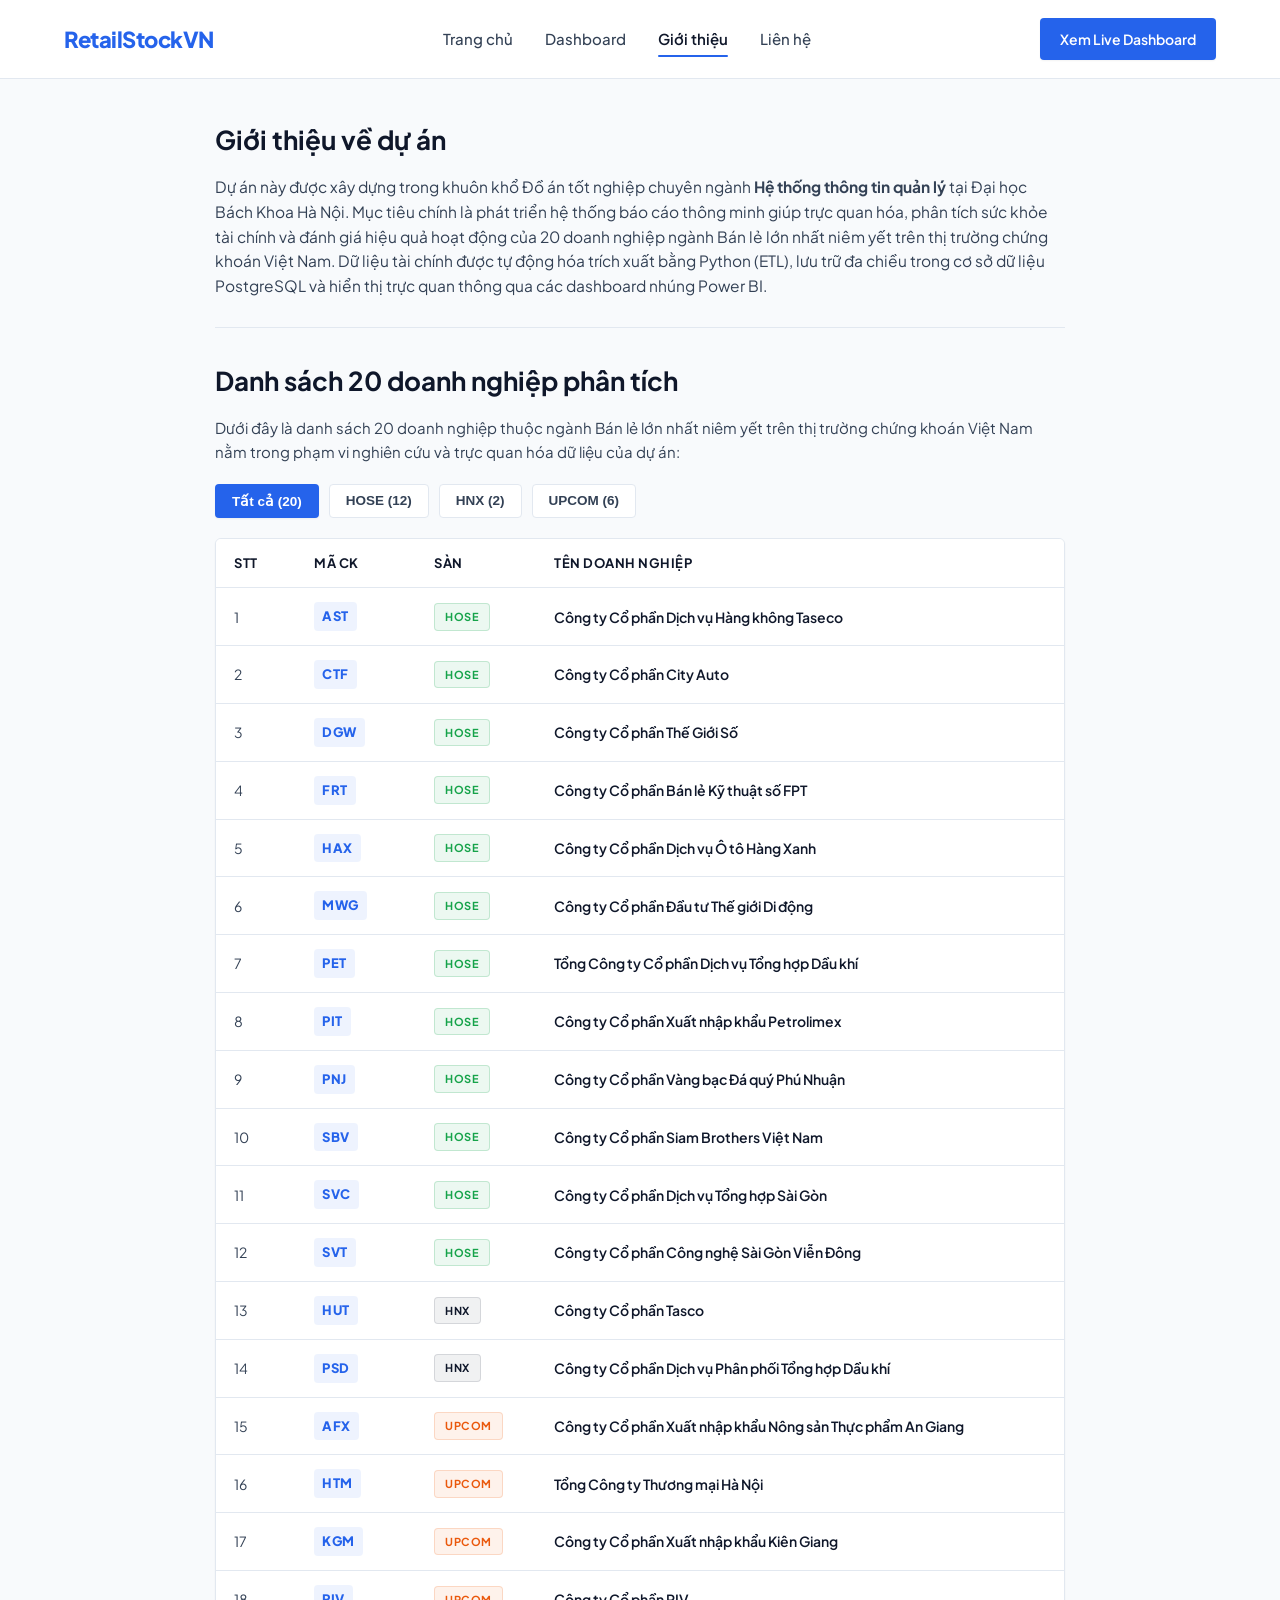
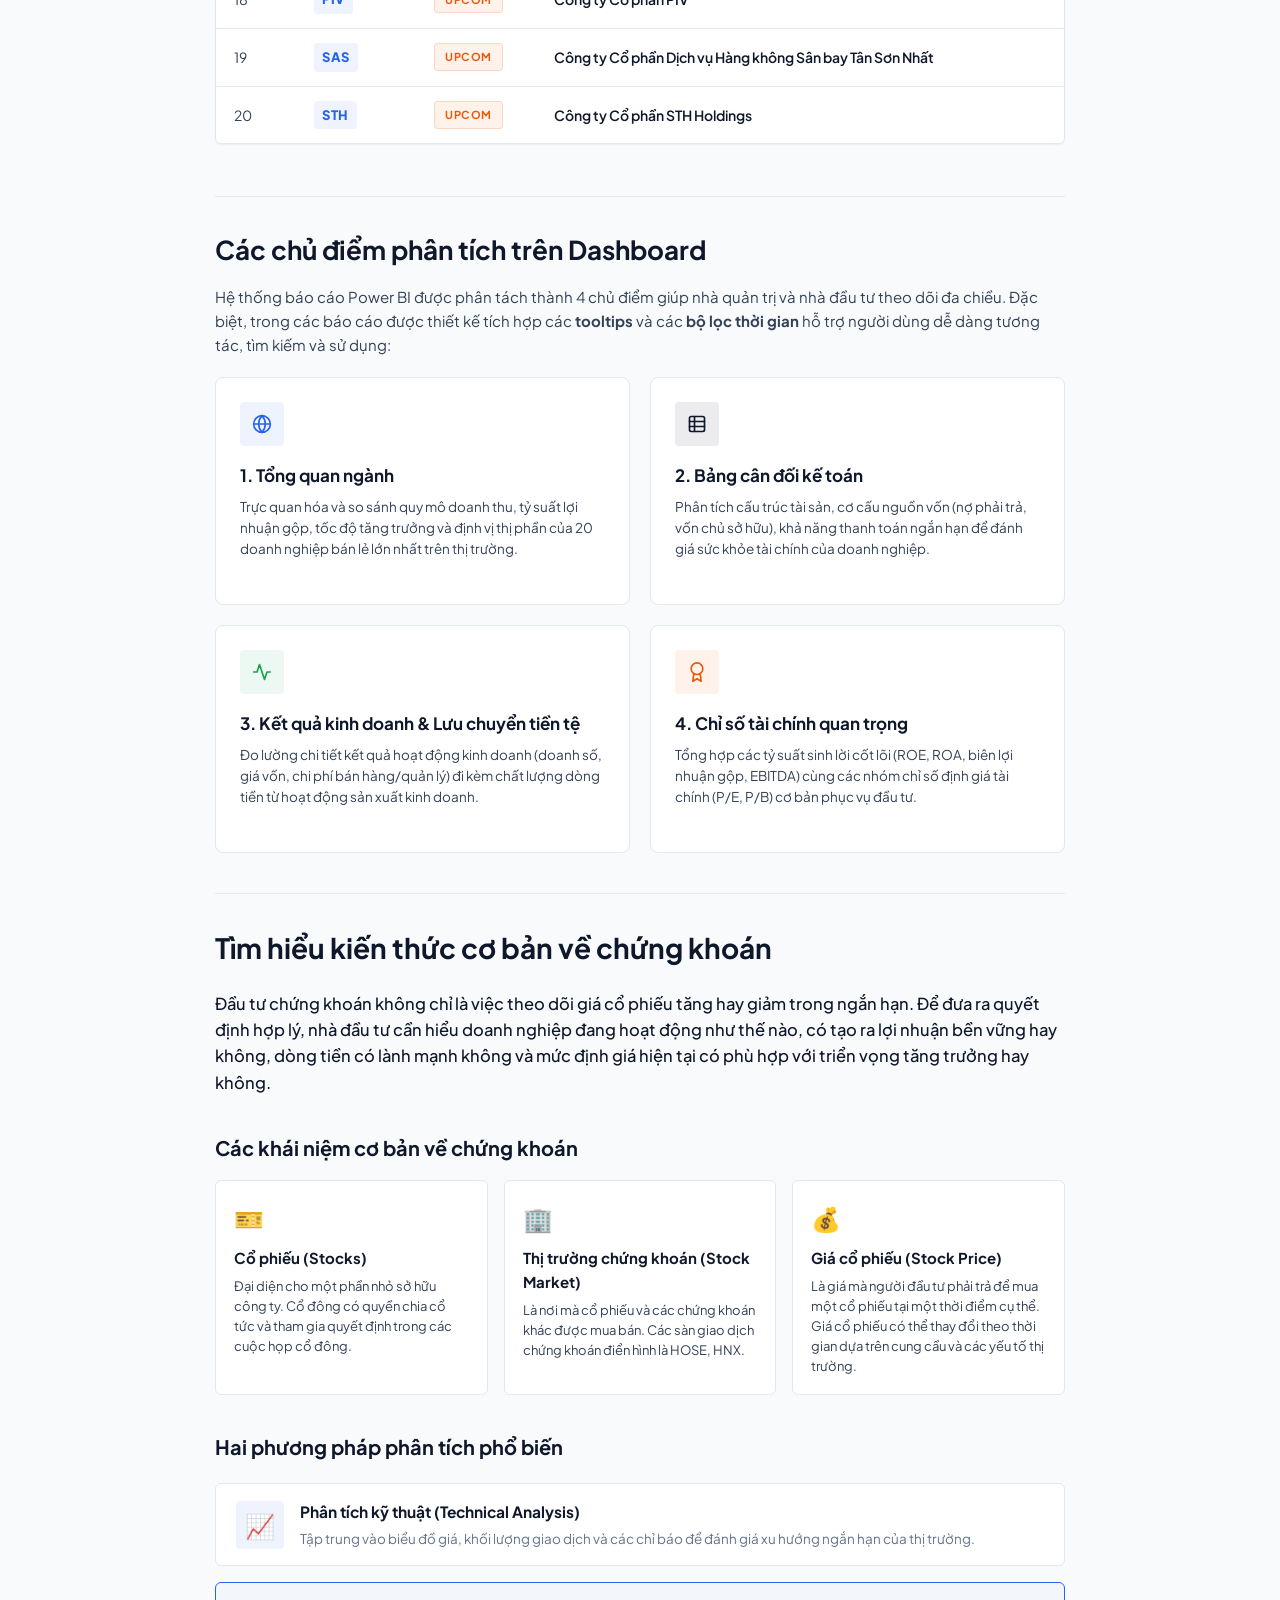
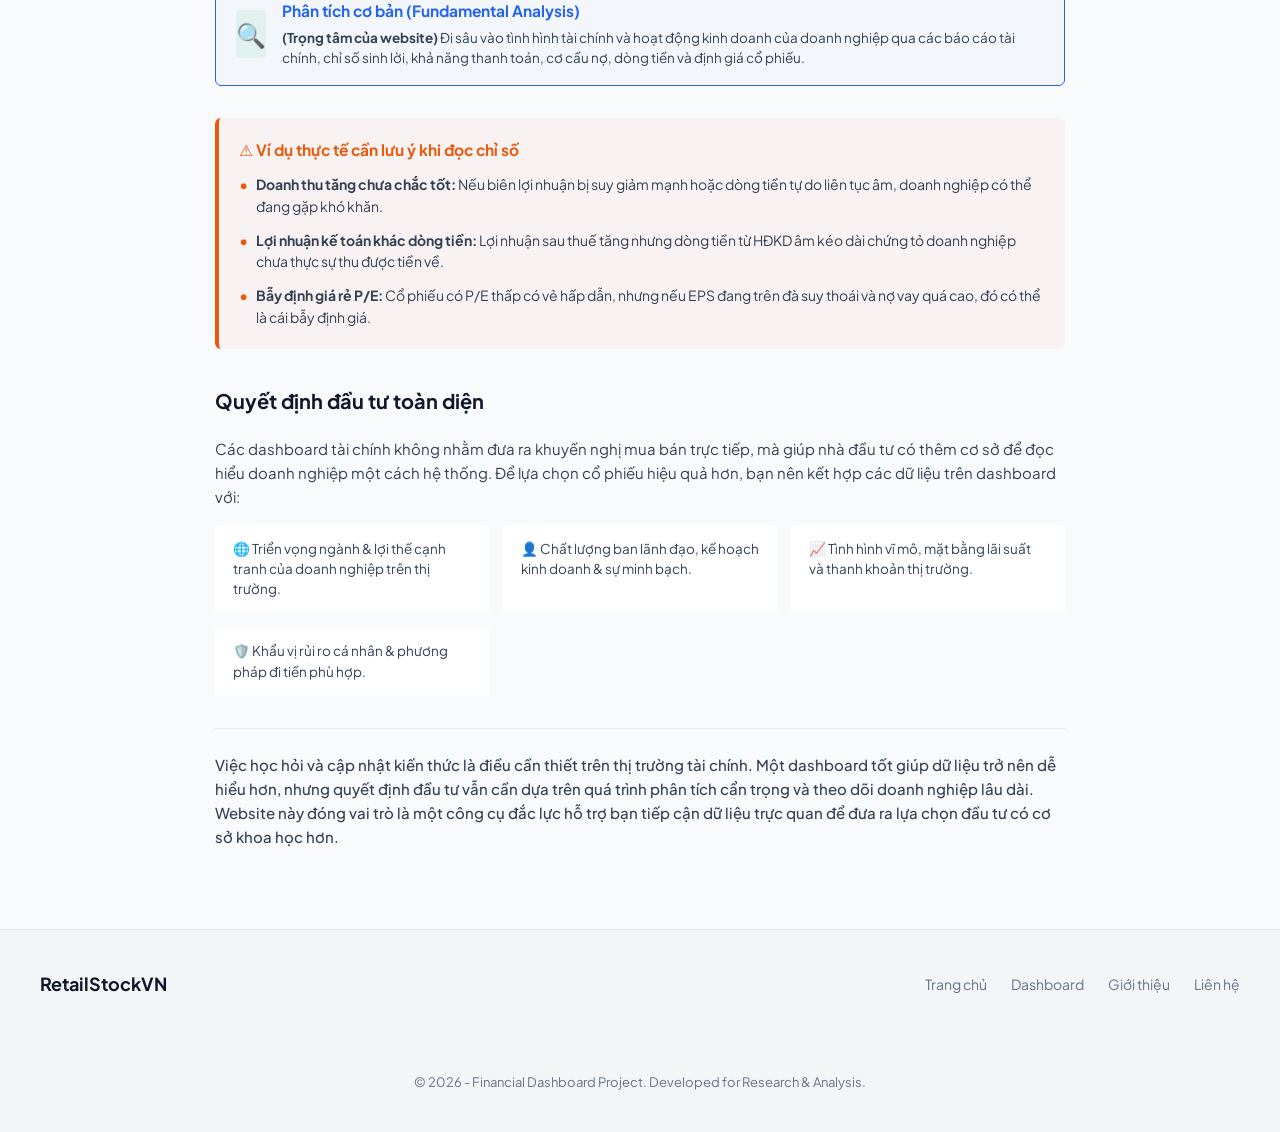
==== commit a9a395ee: "style: update color scheme and improve card styles across the application" ====
--- a/about.html
+++ b/about.html
@@ -192,13 +192,13 @@
         <div style="border-bottom: 1px solid var(--border); padding-bottom: 28px; margin-bottom: 32px;">
             <h2 style="font-size: 26px; font-weight: 700; margin-bottom: 14px; color: var(--text-primary);">Các chủ điểm phân tích trên Dashboard</h2>
             <p style="font-size: 15px; color: var(--text-secondary); margin-bottom: 20px; line-height: 1.6;">
-                Hệ thống báo cáo Power BI được phân tách thành 4 chủ điểm (4 trang báo cáo chính) giúp nhà quản trị và nhà đầu tư theo dõi đa chiều. Đặc biệt, trong các báo cáo được thiết kế tích hợp các <strong>tooltips (hộp giải thích trực quan khi di chuột)</strong> và các <strong>bộ lọc thông minh</strong> hỗ trợ người dùng dễ dàng tương tác, tìm kiếm và sử dụng:
+                Hệ thống báo cáo Power BI được phân tách thành 4 chủ điểm giúp nhà quản trị và nhà đầu tư theo dõi đa chiều. Đặc biệt, trong các báo cáo được thiết kế tích hợp các <strong>tooltips</strong> và các <strong>bộ lọc thời gian</strong> hỗ trợ người dùng dễ dàng tương tác, tìm kiếm và sử dụng:
             </p>
 
             <div class="grid" style="display: grid; grid-template-columns: repeat(auto-fit, minmax(380px, 1fr)); gap: 20px; margin-bottom: 12px;">
                 <!-- Page 1 -->
                 <div class="card" style="background: var(--bg-surface); border: 1px solid var(--border); padding: 24px; border-radius: var(--radius-lg); position: relative; overflow: hidden; transition: var(--transition);">
-                    <div class="card-icon" style="color: var(--primary-light); background: rgba(79, 70, 229, 0.1); width: 44px; height: 44px; border-radius: var(--radius-sm); display: flex; align-items: center; justify-content: center; font-size: 20px; margin-bottom: 16px;">
+                    <div class="card-icon" style="color: var(--primary); background: rgba(37, 99, 235, 0.08); width: 44px; height: 44px; border-radius: var(--radius-sm); display: flex; align-items: center; justify-content: center; font-size: 20px; margin-bottom: 16px;">
                         <svg xmlns="http://www.w3.org/2000/svg" width="20" height="20" viewBox="0 0 24 24" fill="none" stroke="currentColor" stroke-width="2" stroke-linecap="round" stroke-linejoin="round"><circle cx="12" cy="12" r="10"></circle><line x1="2" y1="12" x2="22" y2="12"></line><path d="M12 2a15.3 15.3 0 0 1 4 10 15.3 15.3 0 0 1-4 10 15.3 15.3 0 0 1-4-10 15.3 15.3 0 0 1 4-10z"></path></svg>
                     </div>
                     <h3 style="font-size: 17px; font-weight: 700; margin-bottom: 8px; color: var(--text-primary);">1. Tổng quan ngành</h3>
@@ -207,7 +207,7 @@
 
                 <!-- Page 2 -->
                 <div class="card" style="background: var(--bg-surface); border: 1px solid var(--border); padding: 24px; border-radius: var(--radius-lg); position: relative; overflow: hidden; transition: var(--transition);">
-                    <div class="card-icon" style="color: var(--secondary); background: rgba(8, 145, 178, 0.1); width: 44px; height: 44px; border-radius: var(--radius-sm); display: flex; align-items: center; justify-content: center; font-size: 20px; margin-bottom: 16px;">
+                    <div class="card-icon" style="color: var(--secondary); background: rgba(15, 23, 42, 0.08); width: 44px; height: 44px; border-radius: var(--radius-sm); display: flex; align-items: center; justify-content: center; font-size: 20px; margin-bottom: 16px;">
                         <svg xmlns="http://www.w3.org/2000/svg" width="20" height="20" viewBox="0 0 24 24" fill="none" stroke="currentColor" stroke-width="2" stroke-linecap="round" stroke-linejoin="round"><rect x="3" y="3" width="18" height="18" rx="2" ry="2"></rect><line x1="9" y1="3" x2="9" y2="21"></line><line x1="3" y1="9" x2="21" y2="9"></line><line x1="3" y1="15" x2="21" y2="15"></line></svg>
                     </div>
                     <h3 style="font-size: 17px; font-weight: 700; margin-bottom: 8px; color: var(--text-primary);">2. Bảng cân đối kế toán</h3>
@@ -216,20 +216,20 @@
 
                 <!-- Page 3 -->
                 <div class="card" style="background: var(--bg-surface); border: 1px solid var(--border); padding: 24px; border-radius: var(--radius-lg); position: relative; overflow: hidden; transition: var(--transition);">
-                    <div class="card-icon" style="color: var(--accent); background: rgba(5, 150, 105, 0.1); width: 44px; height: 44px; border-radius: var(--radius-sm); display: flex; align-items: center; justify-content: center; font-size: 20px; margin-bottom: 16px;">
+                    <div class="card-icon" style="color: var(--accent); background: rgba(22, 163, 74, 0.08); width: 44px; height: 44px; border-radius: var(--radius-sm); display: flex; align-items: center; justify-content: center; font-size: 20px; margin-bottom: 16px;">
                         <svg xmlns="http://www.w3.org/2000/svg" width="20" height="20" viewBox="0 0 24 24" fill="none" stroke="currentColor" stroke-width="2" stroke-linecap="round" stroke-linejoin="round"><polyline points="22 12 18 12 15 21 9 3 6 12 2 12"></polyline></svg>
                     </div>
-                    <h3 style="font-size: 17px; font-weight: 700; margin-bottom: 8px; color: var(--text-primary);">3. Kết quả KD & Dòng tiền</h3>
+                    <h3 style="font-size: 17px; font-weight: 700; margin-bottom: 8px; color: var(--text-primary);">3. Kết quả kinh doanh & Lưu chuyển tiền tệ</h3>
                     <p style="font-size: 13.5px; color: var(--text-secondary); line-height: 1.55;">Đo lường chi tiết kết quả hoạt động kinh doanh (doanh số, giá vốn, chi phí bán hàng/quản lý) đi kèm chất lượng dòng tiền từ hoạt động sản xuất kinh doanh.</p>
                 </div>
 
                 <!-- Page 4 -->
                 <div class="card" style="background: var(--bg-surface); border: 1px solid var(--border); padding: 24px; border-radius: var(--radius-lg); position: relative; overflow: hidden; transition: var(--transition);">
-                    <div class="card-icon" style="color: #ea580c; background: rgba(234, 88, 12, 0.1); width: 44px; height: 44px; border-radius: var(--radius-sm); display: flex; align-items: center; justify-content: center; font-size: 20px; margin-bottom: 16px;">
+                    <div class="card-icon" style="color: #ea580c; background: rgba(234, 88, 12, 0.08); width: 44px; height: 44px; border-radius: var(--radius-sm); display: flex; align-items: center; justify-content: center; font-size: 20px; margin-bottom: 16px;">
                         <svg xmlns="http://www.w3.org/2000/svg" width="20" height="20" viewBox="0 0 24 24" fill="none" stroke="currentColor" stroke-width="2" stroke-linecap="round" stroke-linejoin="round"><circle cx="12" cy="8" r="7"></circle><polyline points="8.21 13.89 7 23 12 20 17 23 15.79 13.88"></polyline></svg>
                     </div>
-                    <h3 style="font-size: 17px; font-weight: 700; margin-bottom: 8px; color: var(--text-primary);">4. Chỉ số tài chính & Định giá</h3>
-                    <p style="font-size: 13.5px; color: var(--text-secondary); line-height: 1.55;">Tổng hợp các tỷ suất sinh lời cốt lõi (ROE, ROA, ROS, biên lợi nhuận gộp, EBITDA) cùng các nhóm chỉ số định giá tài chính (P/E, P/B) cơ bản phục vụ đầu tư.</p>
+                    <h3 style="font-size: 17px; font-weight: 700; margin-bottom: 8px; color: var(--text-primary);">4. Chỉ số tài chính quan trọng</h3>
+                    <p style="font-size: 13.5px; color: var(--text-secondary); line-height: 1.55;">Tổng hợp các tỷ suất sinh lời cốt lõi (ROE, ROA, biên lợi nhuận gộp, EBITDA) cùng các nhóm chỉ số định giá tài chính (P/E, P/B) cơ bản phục vụ đầu tư.</p>
                 </div>
             </div>
         </div>
@@ -263,17 +263,17 @@
         <h3 class="tech-stack-title">Hai phương pháp phân tích phổ biến</h3>
         <div class="tech-list" style="margin-bottom: 32px;">
             <div class="tech-item">
-                <div class="tech-icon" style="color: #6366f1; background: rgba(99, 102, 241, 0.1);">📈</div>
+                <div class="tech-icon" style="color: var(--primary); background: rgba(37, 99, 235, 0.08);">📈</div>
                 <div class="tech-info">
                     <h4 style="font-size: 15.5px; color: var(--text-primary); font-weight: 700; margin-bottom: 4px;">Phân tích kỹ thuật (Technical Analysis)</h4>
                     <p style="font-size: 13.5px; color: var(--text-muted); line-height: 1.5;">Tập trung vào biểu đồ giá, khối lượng giao dịch và các chỉ báo để đánh giá xu hướng ngắn hạn của thị trường.</p>
                 </div>
             </div>
 
-            <div class="tech-item" style="border-color: var(--primary-light); background: rgba(99, 102, 241, 0.02);">
-                <div class="tech-icon" style="color: #10b981; background: rgba(16, 185, 129, 0.1);">🔍</div>
+            <div class="tech-item" style="border-color: var(--primary); background: rgba(37, 99, 235, 0.02);">
+                <div class="tech-icon" style="color: var(--accent); background: rgba(22, 163, 74, 0.08);">🔍</div>
                 <div class="tech-info">
-                    <h4 style="font-size: 15.5px; color: var(--primary-light); font-weight: 700; margin-bottom: 4px;">Phân tích cơ bản (Fundamental Analysis)</h4>
+                    <h4 style="font-size: 15.5px; color: var(--primary); font-weight: 700; margin-bottom: 4px;">Phân tích cơ bản (Fundamental Analysis)</h4>
                     <p style="font-size: 13.5px; color: var(--text-secondary); line-height: 1.5;"><strong>(Trọng tâm của website)</strong> Đi sâu vào tình hình tài chính và hoạt động kinh doanh của doanh nghiệp qua các báo cáo tài chính, chỉ số sinh lời, khả năng thanh toán, cơ cấu nợ, dòng tiền và định giá cổ phiếu.</p>
                 </div>
             </div>
@@ -307,16 +307,16 @@
         
         <div style="display: grid; grid-template-columns: repeat(auto-fit, minmax(220px, 1fr)); gap: 14px; margin-bottom: 28px;">
             <div style="background: var(--bg-surface-card); padding: 14px 18px; border-radius: var(--radius-sm); font-size: 13.5px; line-height: 1.5; color: var(--text-secondary);">
-                🌐 <strong>Triển vọng ngành</strong> & lợi thế cạnh tranh của doanh nghiệp trên thị trường.
+                🌐 Triển vọng ngành & lợi thế cạnh tranh của doanh nghiệp trên thị trường.
             </div>
             <div style="background: var(--bg-surface-card); padding: 14px 18px; border-radius: var(--radius-sm); font-size: 13.5px; line-height: 1.5; color: var(--text-secondary);">
-                👤 <strong>Chất lượng ban lãnh đạo</strong>, kế hoạch kinh doanh & sự minh bạch.
+                👤 Chất lượng ban lãnh đạo, kế hoạch kinh doanh & sự minh bạch.
             </div>
             <div style="background: var(--bg-surface-card); padding: 14px 18px; border-radius: var(--radius-sm); font-size: 13.5px; line-height: 1.5; color: var(--text-secondary);">
-                📈 <strong>Tình hình vĩ mô</strong>, mặt bằng lãi suất và thanh khoản thị trường.
+                📈 Tình hình vĩ mô, mặt bằng lãi suất và thanh khoản thị trường.
             </div>
             <div style="background: var(--bg-surface-card); padding: 14px 18px; border-radius: var(--radius-sm); font-size: 13.5px; line-height: 1.5; color: var(--text-secondary);">
-                🛡️ <strong>Khẩu vị rủi ro cá nhân</strong> & phương pháp đi tiền phù hợp.
+                🛡️ Khẩu vị rủi ro cá nhân & phương pháp đi tiền phù hợp.
             </div>
         </div>
         
--- a/style.css
+++ b/style.css
@@ -1,31 +1,33 @@
 @import url('https://fonts.googleapis.com/css2?family=Plus+Jakarta+Sans:wght@300;400;500;600;700;800&display=swap');
 
 :root {
-    --bg-main: #f8fafc;
-    --bg-surface: #ffffff;
-    --bg-surface-card: #f1f5f9;
-    --bg-surface-hover: #e2e8f0;
-    --primary: #4f46e5;
-    --primary-light: #6366f1;
-    --primary-gradient: linear-gradient(135deg, #4f46e5 0%, #7c3aed 100%);
-    --secondary: #0891b2;
-    --secondary-gradient: linear-gradient(135deg, #0891b2 0%, #2563eb 100%);
-    --accent: #059669;
-    --text-primary: #0f172a;
-    --text-secondary: #475569;
-    --text-muted: #64748b;
-    --border: rgba(15, 23, 42, 0.08);
-    --border-hover: rgba(15, 23, 42, 0.16);
-    --shadow-sm: 0 1px 3px 0 rgba(0, 0, 0, 0.05), 0 1px 2px -1px rgba(0, 0, 0, 0.05);
+    --bg-main: #F8FAFC;
+    --bg-surface: #FFFFFF;
+    --bg-surface-card: #FFFFFF;
+    --bg-surface-hover: #F1F5F9;
+    --primary: #2563EB;
+    --primary-hover: #1D4ED8;
+    --primary-light: #3B82F6;
+    --primary-gradient: #2563EB;
+    --secondary: #0F172A;
+    --secondary-gradient: #0F172A;
+    --accent: #16A34A;
+    --danger: #DC2626;
+    --text-primary: #0F172A;
+    --text-secondary: #334155;
+    --text-muted: #64748B;
+    --border: #E2E8F0;
+    --border-hover: #CBD5E1;
+    --shadow-sm: 0 1px 2px 0 rgba(0, 0, 0, 0.05);
     --shadow-md: 0 4px 6px -1px rgba(0, 0, 0, 0.05), 0 2px 4px -2px rgba(0, 0, 0, 0.05);
-    --shadow-lg: 0 10px 25px -5px rgba(15, 23, 42, 0.08), 0 8px 10px -6px rgba(15, 23, 42, 0.08);
-    --shadow-glow: 0 0 20px rgba(79, 70, 229, 0.12);
+    --shadow-lg: 0 10px 15px -3px rgba(0, 0, 0, 0.05), 0 4px 6px -4px rgba(0, 0, 0, 0.05);
+    --shadow-glow: none;
     --font: 'Plus Jakarta Sans', system-ui, -apple-system, sans-serif;
-    --radius-sm: 8px;
-    --radius-md: 12px;
-    --radius-lg: 16px;
-    --radius-xl: 24px;
-    --transition: all 0.3s cubic-bezier(0.4, 0, 0.2, 1);
+    --radius-sm: 4px;
+    --radius-md: 6px;
+    --radius-lg: 8px;
+    --radius-xl: 8px;
+    --transition: all 0.2s ease-in-out;
 }
 
 /* Global Reset */
@@ -46,27 +48,11 @@
 
 /* Background Blobs for Visual Aesthetics */
 .bg-glow-1 {
-    position: absolute;
-    top: -10%;
-    left: -10%;
-    width: 50vw;
-    height: 50vw;
-    background: radial-gradient(circle, rgba(79, 70, 229, 0.07) 0%, rgba(255, 255, 255, 0) 70%);
-    filter: blur(80px);
-    z-index: -1;
-    pointer-events: none;
+    display: none;
 }
 
 .bg-glow-2 {
-    position: absolute;
-    bottom: 10%;
-    right: -10%;
-    width: 60vw;
-    height: 60vw;
-    background: radial-gradient(circle, rgba(6, 182, 212, 0.05) 0%, rgba(255, 255, 255, 0) 70%);
-    filter: blur(100px);
-    z-index: -1;
-    pointer-events: none;
+    display: none;
 }
 
 /* Scrollbar Customization */
@@ -90,9 +76,7 @@
     position: sticky;
     top: 0;
     z-index: 100;
-    backdrop-filter: blur(16px);
-    -webkit-backdrop-filter: blur(16px);
-    background: rgba(255, 255, 255, 0.85);
+    background: var(--bg-surface);
     border-bottom: 1px solid var(--border);
     transition: var(--transition);
 }
@@ -109,20 +93,12 @@
 .nav-logo {
     font-size: 22px;
     font-weight: 800;
-    background: var(--primary-gradient);
-    -webkit-background-clip: text;
-    -webkit-text-fill-color: transparent;
+    color: var(--primary);
     text-decoration: none;
     display: flex;
     align-items: center;
     gap: 8px;
     letter-spacing: -0.5px;
-}
-
-.nav-logo span {
-    color: var(--secondary);
-    -webkit-text-fill-color: initial;
-    background: none;
 }
 
 .nav-links {
@@ -172,7 +148,7 @@
 }
 
 .nav-btn {
-    background: var(--primary-gradient);
+    background: var(--primary);
     color: white;
     padding: 10px 20px;
     border-radius: var(--radius-sm);
@@ -186,9 +162,7 @@
 }
 
 .nav-btn:hover {
-    box-shadow: var(--shadow-glow);
-    transform: translateY(-2px);
-    opacity: 0.95;
+    background: var(--primary-hover);
 }
 
 /* Container */
@@ -219,9 +193,7 @@
 }
 
 .hero h1 span {
-    background: var(--primary-gradient);
-    -webkit-background-clip: text;
-    -webkit-text-fill-color: transparent;
+    color: var(--primary);
 }
 
 .hero p {
@@ -254,14 +226,12 @@
 }
 
 .btn-primary {
-    background: var(--primary-gradient);
+    background: var(--primary);
     color: white;
-    box-shadow: var(--shadow-glow);
 }
 
 .btn-primary:hover {
-    transform: translateY(-2px);
-    box-shadow: 0 0 30px rgba(79, 70, 229, 0.4);
+    background: var(--primary-hover);
 }
 
 .btn-secondary {
@@ -273,7 +243,6 @@
 .btn-secondary:hover {
     background: var(--bg-surface-hover);
     border-color: var(--border-hover);
-    transform: translateY(-2px);
 }
 
 /* Quick Stats Section */
@@ -294,8 +263,7 @@
 }
 
 .stat-card:hover {
-    border-color: var(--primary-light);
-    transform: translateY(-4px);
+    border-color: var(--border-hover);
     background: var(--bg-surface-hover);
 }
 
@@ -358,45 +326,28 @@
     transition: var(--transition);
 }
 
-.card::before {
-    content: '';
-    position: absolute;
-    top: 0;
-    left: 0;
-    width: 100%;
-    height: 4px;
-    background: var(--primary-gradient);
-    opacity: 0;
-    transition: var(--transition);
-}
-
 .card:hover {
-    transform: translateY(-8px);
     border-color: var(--border-hover);
-    box-shadow: var(--shadow-lg);
-    background: var(--bg-surface-card);
-}
-
-.card:hover::before {
-    opacity: 1;
+    box-shadow: var(--shadow-md);
+    background: var(--bg-surface-hover);
 }
 
 .card-icon {
     width: 54px;
     height: 54px;
     border-radius: var(--radius-md);
-    background: rgba(79, 70, 229, 0.1);
+    background: rgba(37, 99, 235, 0.08);
     display: flex;
     align-items: center;
     justify-content: center;
     margin-bottom: 24px;
-    color: var(--primary-light);
+    color: var(--primary);
     font-size: 24px;
     transition: var(--transition);
 }
 
 .card:hover .card-icon {
-    background: var(--primary-gradient);
+    background: var(--primary);
     color: white;
 }
 
@@ -439,13 +390,13 @@
     display: inline-flex;
     align-items: center;
     gap: 8px;
-    background: rgba(16, 185, 129, 0.1);
+    background: rgba(22, 163, 74, 0.08);
     color: var(--accent);
     padding: 6px 14px;
-    border-radius: 50px;
+    border-radius: var(--radius-sm);
     font-size: 13px;
     font-weight: 600;
-    border: 1px solid rgba(16, 185, 129, 0.2);
+    border: 1px solid rgba(22, 163, 74, 0.2);
 }
 
 .status-badge .dot {
@@ -453,14 +404,6 @@
     height: 8px;
     border-radius: 50%;
     background: var(--accent);
-    box-shadow: 0 0 10px var(--accent);
-    animation: pulse 2s infinite;
-}
-
-@keyframes pulse {
-    0% { transform: scale(0.95); box-shadow: 0 0 0 0 rgba(16, 185, 129, 0.7); }
-    70% { transform: scale(1); box-shadow: 0 0 0 6px rgba(16, 185, 129, 0); }
-    100% { transform: scale(0.95); box-shadow: 0 0 0 0 rgba(16, 185, 129, 0); }
 }
 
 .powerbi-card {
@@ -605,14 +548,14 @@
     height: 96px;
     border-radius: 50%;
     margin: 0 auto 20px;
-    background: var(--primary-gradient);
+    background: var(--secondary);
     display: flex;
     align-items: center;
     justify-content: center;
     font-size: 36px;
     font-weight: 700;
     color: white;
-    box-shadow: var(--shadow-glow);
+    box-shadow: var(--shadow-sm);
 }
 
 .profile-name {
@@ -623,7 +566,7 @@
 
 .profile-title {
     font-size: 14px;
-    color: var(--primary-light);
+    color: var(--primary);
     margin-bottom: 24px;
     font-weight: 500;
 }
@@ -716,9 +659,9 @@
 
 .form-control:focus {
     outline: none;
-    border-color: var(--primary-light);
-    background: rgba(255, 255, 255, 0.06);
-    box-shadow: 0 0 0 3px rgba(79, 70, 229, 0.15);
+    border-color: var(--primary);
+    background: var(--bg-surface);
+    box-shadow: 0 0 0 3px rgba(37, 99, 235, 0.15);
 }
 
 textarea.form-control {
@@ -895,9 +838,8 @@
     position: absolute;
     bottom: 24px;
     right: 24px;
-    background: rgba(255, 255, 255, 0.9);
-    border: 1px solid var(--border);
-    backdrop-filter: blur(8px);
+    background: var(--bg-surface);
+    border: 1px solid var(--border);
     color: var(--text-primary);
     padding: 10px 16px;
     border-radius: var(--radius-md);
@@ -909,14 +851,12 @@
     font-weight: 600;
     transition: var(--transition);
     z-index: 10;
-    box-shadow: var(--shadow-md);
+    box-shadow: var(--shadow-sm);
 }
 
 .fullscreen-toggle-btn:hover {
-    background: var(--primary-gradient);
-    border-color: transparent;
-    transform: translateY(-2px);
-    box-shadow: var(--shadow-glow);
+    background: var(--bg-surface-hover);
+    border-color: var(--border-hover);
 }
 
 /* Company Table & Badges for About Page */
@@ -963,15 +903,15 @@
 }
 
 .company-table tr:hover {
-    background: rgba(79, 70, 229, 0.02);
+    background: rgba(37, 99, 235, 0.02);
 }
 
 .ticker-symbol {
     font-weight: 800;
     color: var(--primary);
-    background: rgba(79, 70, 229, 0.06);
+    background: rgba(37, 99, 235, 0.08);
     padding: 4px 8px;
-    border-radius: 6px;
+    border-radius: 4px;
     font-size: 13px;
     letter-spacing: 0.5px;
     display: inline-block;
@@ -980,7 +920,7 @@
 .badge-exchange {
     display: inline-block;
     padding: 4px 10px;
-    border-radius: 50px;
+    border-radius: 4px;
     font-size: 11px;
     font-weight: 700;
     text-align: center;
@@ -988,21 +928,21 @@
 }
 
 .badge-hose {
-    background: rgba(16, 185, 129, 0.1);
+    background: rgba(22, 163, 74, 0.08);
     color: var(--accent);
-    border: 1px solid rgba(16, 185, 129, 0.2);
+    border: 1px solid rgba(22, 163, 74, 0.2);
 }
 
 .badge-hnx {
-    background: rgba(8, 145, 178, 0.1);
+    background: rgba(15, 23, 42, 0.06);
     color: var(--secondary);
-    border: 1px solid rgba(8, 145, 178, 0.2);
+    border: 1px solid rgba(15, 23, 42, 0.12);
 }
 
 .badge-upcom {
-    background: rgba(234, 88, 12, 0.1);
+    background: rgba(234, 88, 12, 0.08);
     color: #ea580c;
-    border: 1px solid rgba(234, 88, 12, 0.2);
+    border: 1px solid rgba(234, 88, 12, 0.18);
 }
 
 .filter-container {
@@ -1017,7 +957,7 @@
     color: var(--text-secondary);
     border: 1px solid var(--border);
     padding: 8px 16px;
-    border-radius: 50px;
+    border-radius: var(--radius-sm);
     font-size: 13.5px;
     font-weight: 600;
     cursor: pointer;
@@ -1031,7 +971,7 @@
 }
 
 .filter-btn.active {
-    background: var(--primary-gradient);
+    background: var(--primary);
     color: white;
     border-color: transparent;
     box-shadow: var(--shadow-sm);
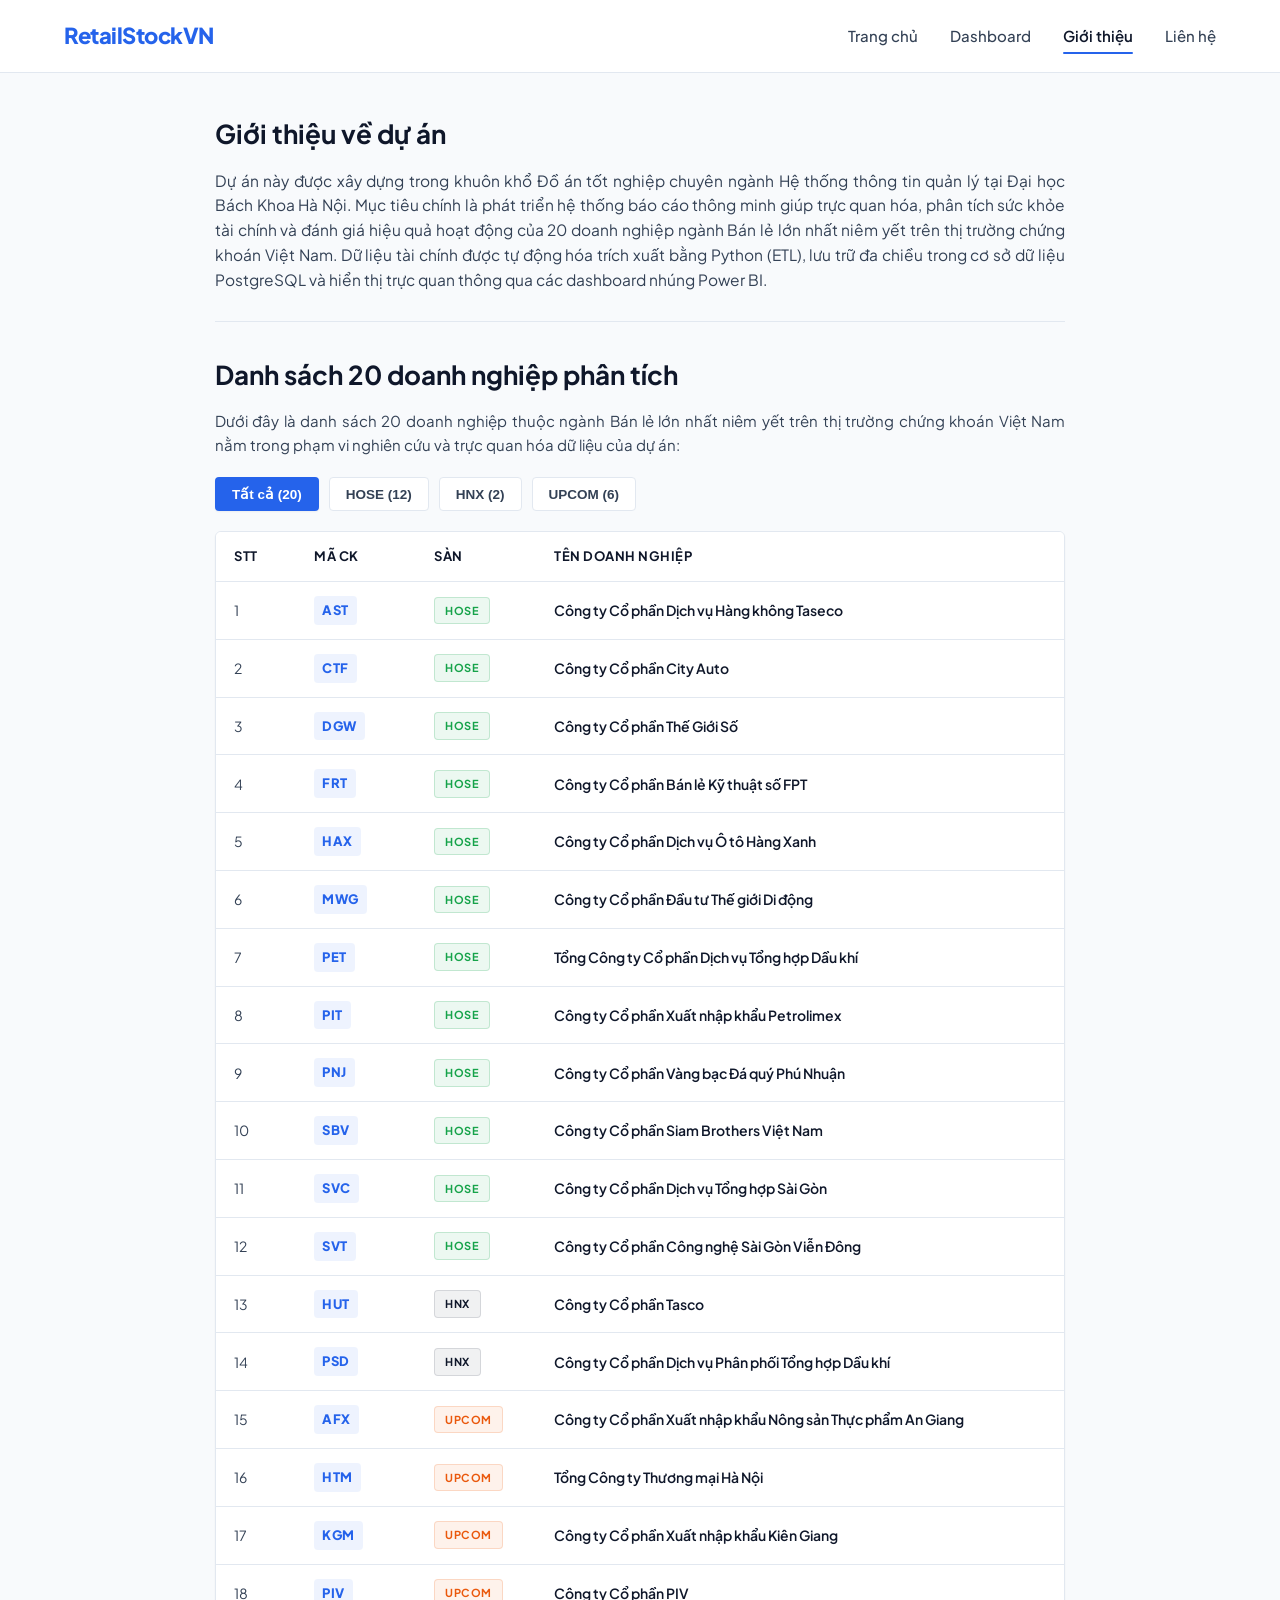
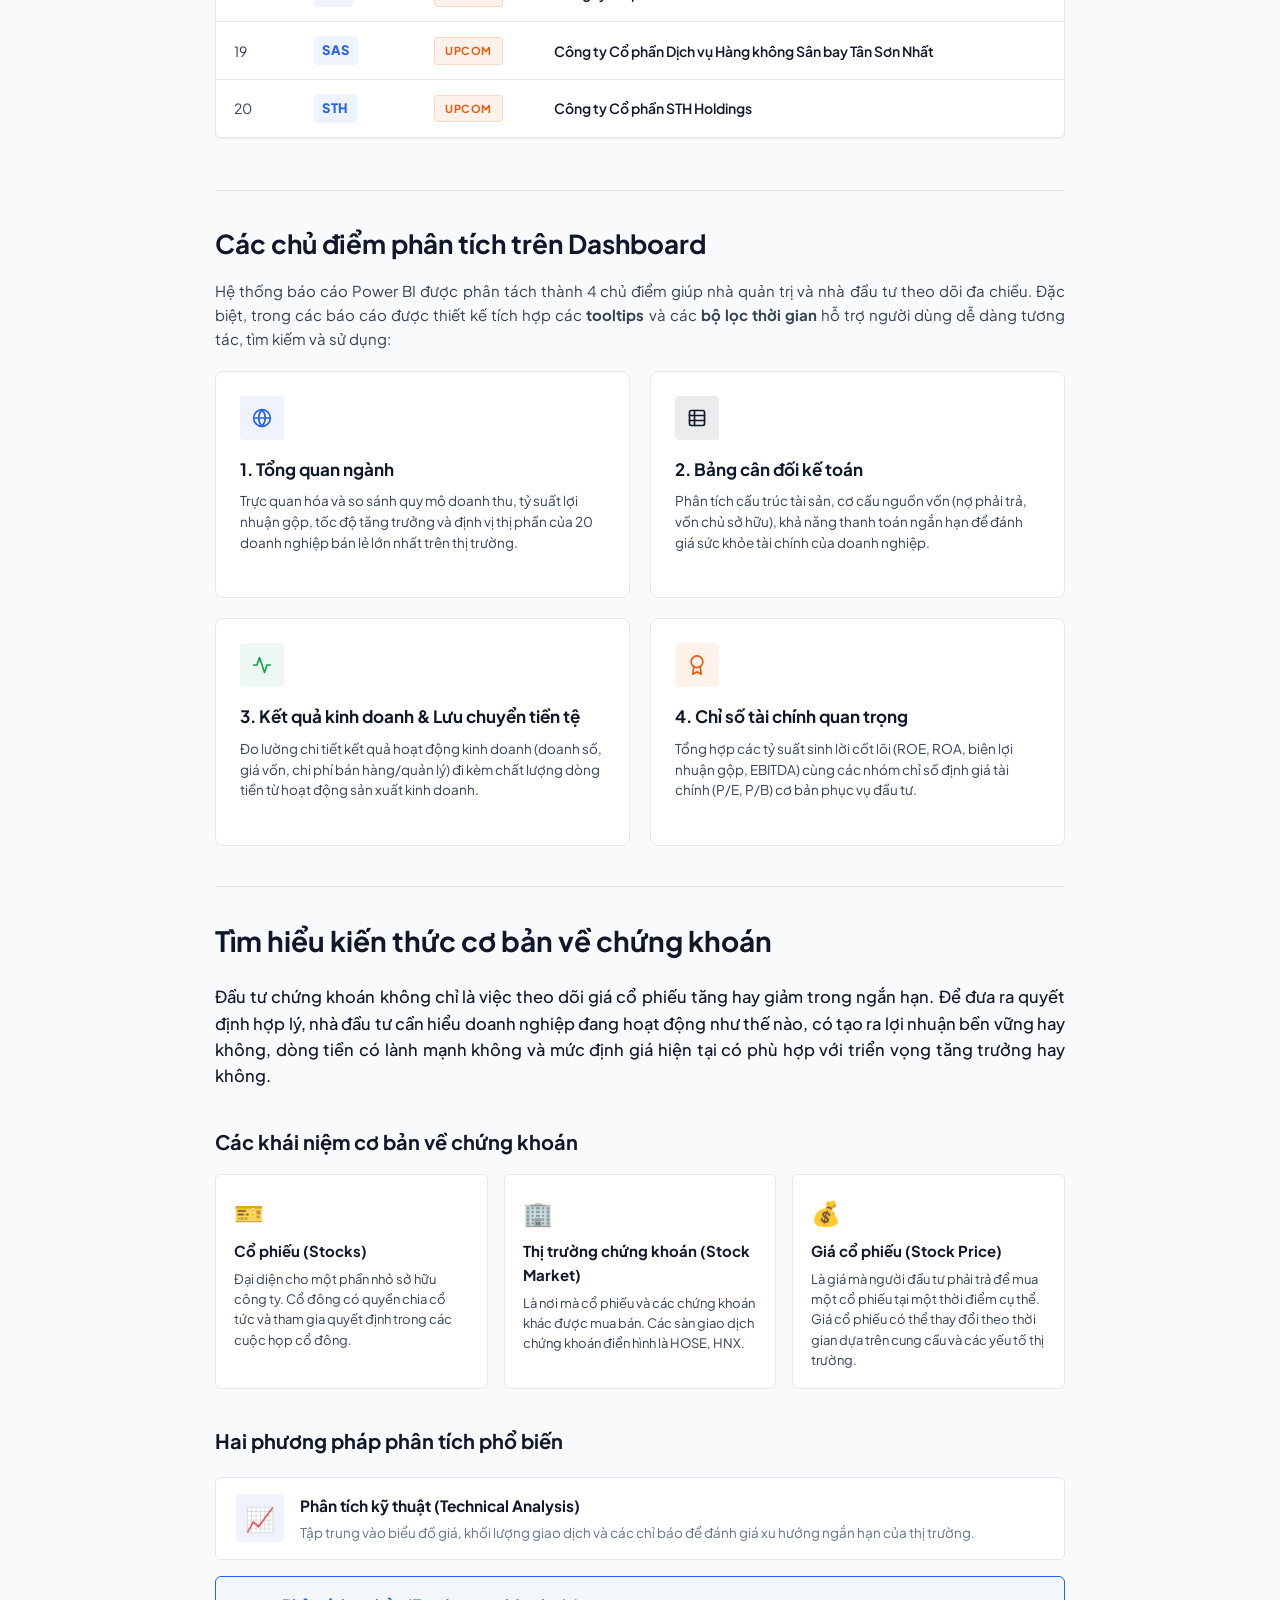
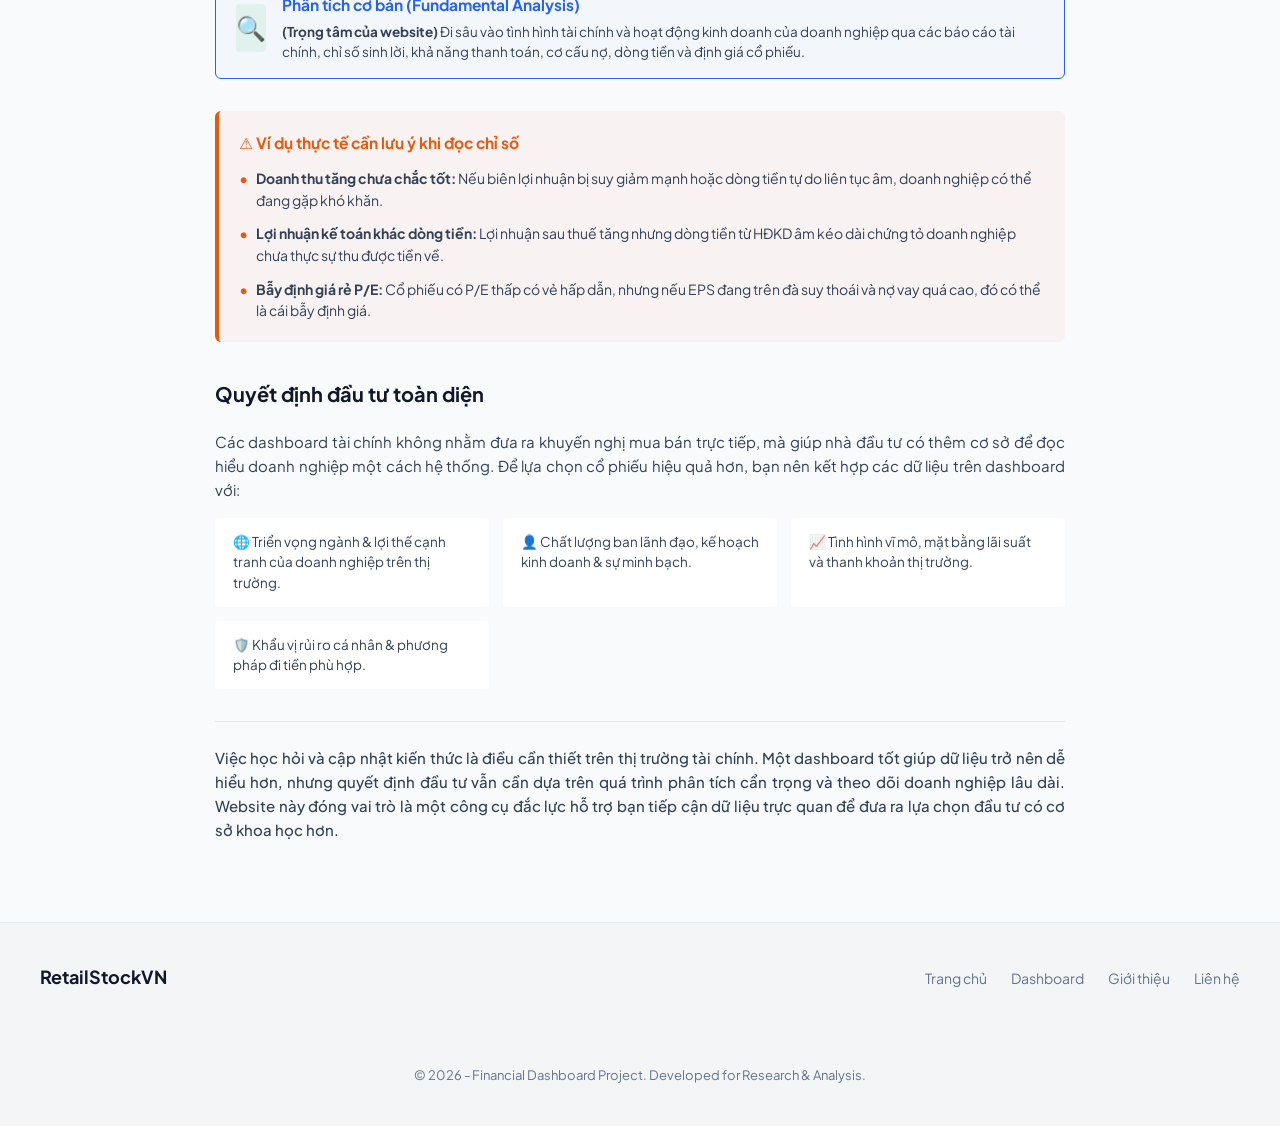
==== commit 2e56f2bb: "style: remove "Xem Live Dashboard" button from navigation and justify text alignment in multiple sec" ====
--- a/about.html
+++ b/about.html
@@ -22,7 +22,6 @@
             <a href="about.html" class="active">Giới thiệu</a>
             <a href="contact.html">Liên hệ</a>
         </div>
-        <a href="dashboard.html" class="nav-btn">Xem Live Dashboard</a>
     </div>
 </header>
 
@@ -31,15 +30,15 @@
         <!-- Graduation Project Intro Section -->
         <div style="border-bottom: 1px solid var(--border); padding-bottom: 28px; margin-bottom: 32px;">
             <h2 style="font-size: 26px; font-weight: 700; margin-bottom: 14px; color: var(--text-primary);">Giới thiệu về dự án</h2>
-            <p style="font-size: 15.5px; color: var(--text-secondary); line-height: 1.6; margin-bottom: 0;">
-                Dự án này được xây dựng trong khuôn khổ Đồ án tốt nghiệp chuyên ngành <strong>Hệ thống thông tin quản lý </strong> tại Đại học Bách Khoa Hà Nội. Mục tiêu chính là phát triển hệ thống báo cáo thông minh giúp trực quan hóa, phân tích sức khỏe tài chính và đánh giá hiệu quả hoạt động của 20 doanh nghiệp ngành Bán lẻ lớn nhất niêm yết trên thị trường chứng khoán Việt Nam. Dữ liệu tài chính được tự động hóa trích xuất bằng Python (ETL), lưu trữ đa chiều trong cơ sở dữ liệu PostgreSQL và hiển thị trực quan thông qua các dashboard nhúng Power BI.
+            <p style="font-size: 15.5px; color: var(--text-secondary); line-height: 1.6; margin-bottom: 0; text-align: justify;">
+                Dự án này được xây dựng trong khuôn khổ Đồ án tốt nghiệp chuyên ngành Hệ thống thông tin quản lý tại Đại học Bách Khoa Hà Nội. Mục tiêu chính là phát triển hệ thống báo cáo thông minh giúp trực quan hóa, phân tích sức khỏe tài chính và đánh giá hiệu quả hoạt động của 20 doanh nghiệp ngành Bán lẻ lớn nhất niêm yết trên thị trường chứng khoán Việt Nam. Dữ liệu tài chính được tự động hóa trích xuất bằng Python (ETL), lưu trữ đa chiều trong cơ sở dữ liệu PostgreSQL và hiển thị trực quan thông qua các dashboard nhúng Power BI.
             </p>
         </div>
 
         <!-- Danh sách 20 doanh nghiệp phân tích -->
         <div style="border-bottom: 1px solid var(--border); padding-bottom: 28px; margin-bottom: 32px;">
             <h2 style="font-size: 26px; font-weight: 700; margin-bottom: 14px; color: var(--text-primary);">Danh sách 20 doanh nghiệp phân tích</h2>
-            <p style="font-size: 15px; color: var(--text-secondary); margin-bottom: 20px; line-height: 1.6;">
+            <p style="font-size: 15px; color: var(--text-secondary); margin-bottom: 20px; line-height: 1.6; text-align: justify;">
                 Dưới đây là danh sách 20 doanh nghiệp thuộc ngành Bán lẻ lớn nhất niêm yết trên thị trường chứng khoán Việt Nam nằm trong phạm vi nghiên cứu và trực quan hóa dữ liệu của dự án:
             </p>
             
@@ -191,7 +190,7 @@
         <!-- Các chủ điểm phân tích Section (Dashboard Core Pages) -->
         <div style="border-bottom: 1px solid var(--border); padding-bottom: 28px; margin-bottom: 32px;">
             <h2 style="font-size: 26px; font-weight: 700; margin-bottom: 14px; color: var(--text-primary);">Các chủ điểm phân tích trên Dashboard</h2>
-            <p style="font-size: 15px; color: var(--text-secondary); margin-bottom: 20px; line-height: 1.6;">
+            <p style="font-size: 15px; color: var(--text-secondary); margin-bottom: 20px; line-height: 1.6; text-align: justify;">
                 Hệ thống báo cáo Power BI được phân tách thành 4 chủ điểm giúp nhà quản trị và nhà đầu tư theo dõi đa chiều. Đặc biệt, trong các báo cáo được thiết kế tích hợp các <strong>tooltips</strong> và các <strong>bộ lọc thời gian</strong> hỗ trợ người dùng dễ dàng tương tác, tìm kiếm và sử dụng:
             </p>
 
@@ -237,7 +236,7 @@
         <!-- Tìm hiểu kiến thức cơ bản về chứng khoán Section -->
         <h2>Tìm hiểu kiến thức cơ bản về chứng khoán</h2>
         
-        <p style="font-weight: 500; color: var(--text-primary); font-size: 16.5px; margin-bottom: 20px; line-height: 1.6;">
+        <p style="font-weight: 500; color: var(--text-primary); font-size: 16.5px; margin-bottom: 20px; line-height: 1.6; text-align: justify;">
             Đầu tư chứng khoán không chỉ là việc theo dõi giá cổ phiếu tăng hay giảm trong ngắn hạn. Để đưa ra quyết định hợp lý, nhà đầu tư cần hiểu doanh nghiệp đang hoạt động như thế nào, có tạo ra lợi nhuận bền vững hay không, dòng tiền có lành mạnh không và mức định giá hiện tại có phù hợp với triển vọng tăng trưởng hay không.
         </p>
 
@@ -301,7 +300,7 @@
         </div>
 
         <h3 class="tech-stack-title" style="margin-top: 36px;">Quyết định đầu tư toàn diện</h3>
-        <p style="font-size: 15px; margin-bottom: 16px; line-height: 1.6;">
+        <p style="font-size: 15px; margin-bottom: 16px; line-height: 1.6; text-align: justify;">
             Các dashboard tài chính không nhằm đưa ra khuyến nghị mua bán trực tiếp, mà giúp nhà đầu tư có thêm cơ sở để đọc hiểu doanh nghiệp một cách hệ thống. Để lựa chọn cổ phiếu hiệu quả hơn, bạn nên kết hợp các dữ liệu trên dashboard với:
         </p>
         
@@ -320,7 +319,7 @@
             </div>
         </div>
         
-        <p style="font-weight: 500; font-size: 15px; color: var(--text-secondary); border-top: 1px solid var(--border); padding-top: 24px; margin-top: 32px; line-height: 1.6;">
+        <p style="font-weight: 500; font-size: 15px; color: var(--text-secondary); border-top: 1px solid var(--border); padding-top: 24px; margin-top: 32px; line-height: 1.6; text-align: justify;">
             Việc học hỏi và cập nhật kiến thức là điều cần thiết trên thị trường tài chính. Một dashboard tốt giúp dữ liệu trở nên dễ hiểu hơn, nhưng quyết định đầu tư vẫn cần dựa trên quá trình phân tích cẩn trọng và theo dõi doanh nghiệp lâu dài. Website này đóng vai trò là một công cụ đắc lực hỗ trợ bạn tiếp cận dữ liệu trực quan để đưa ra lựa chọn đầu tư có cơ sở khoa học hơn.
         </p>
     </div>
